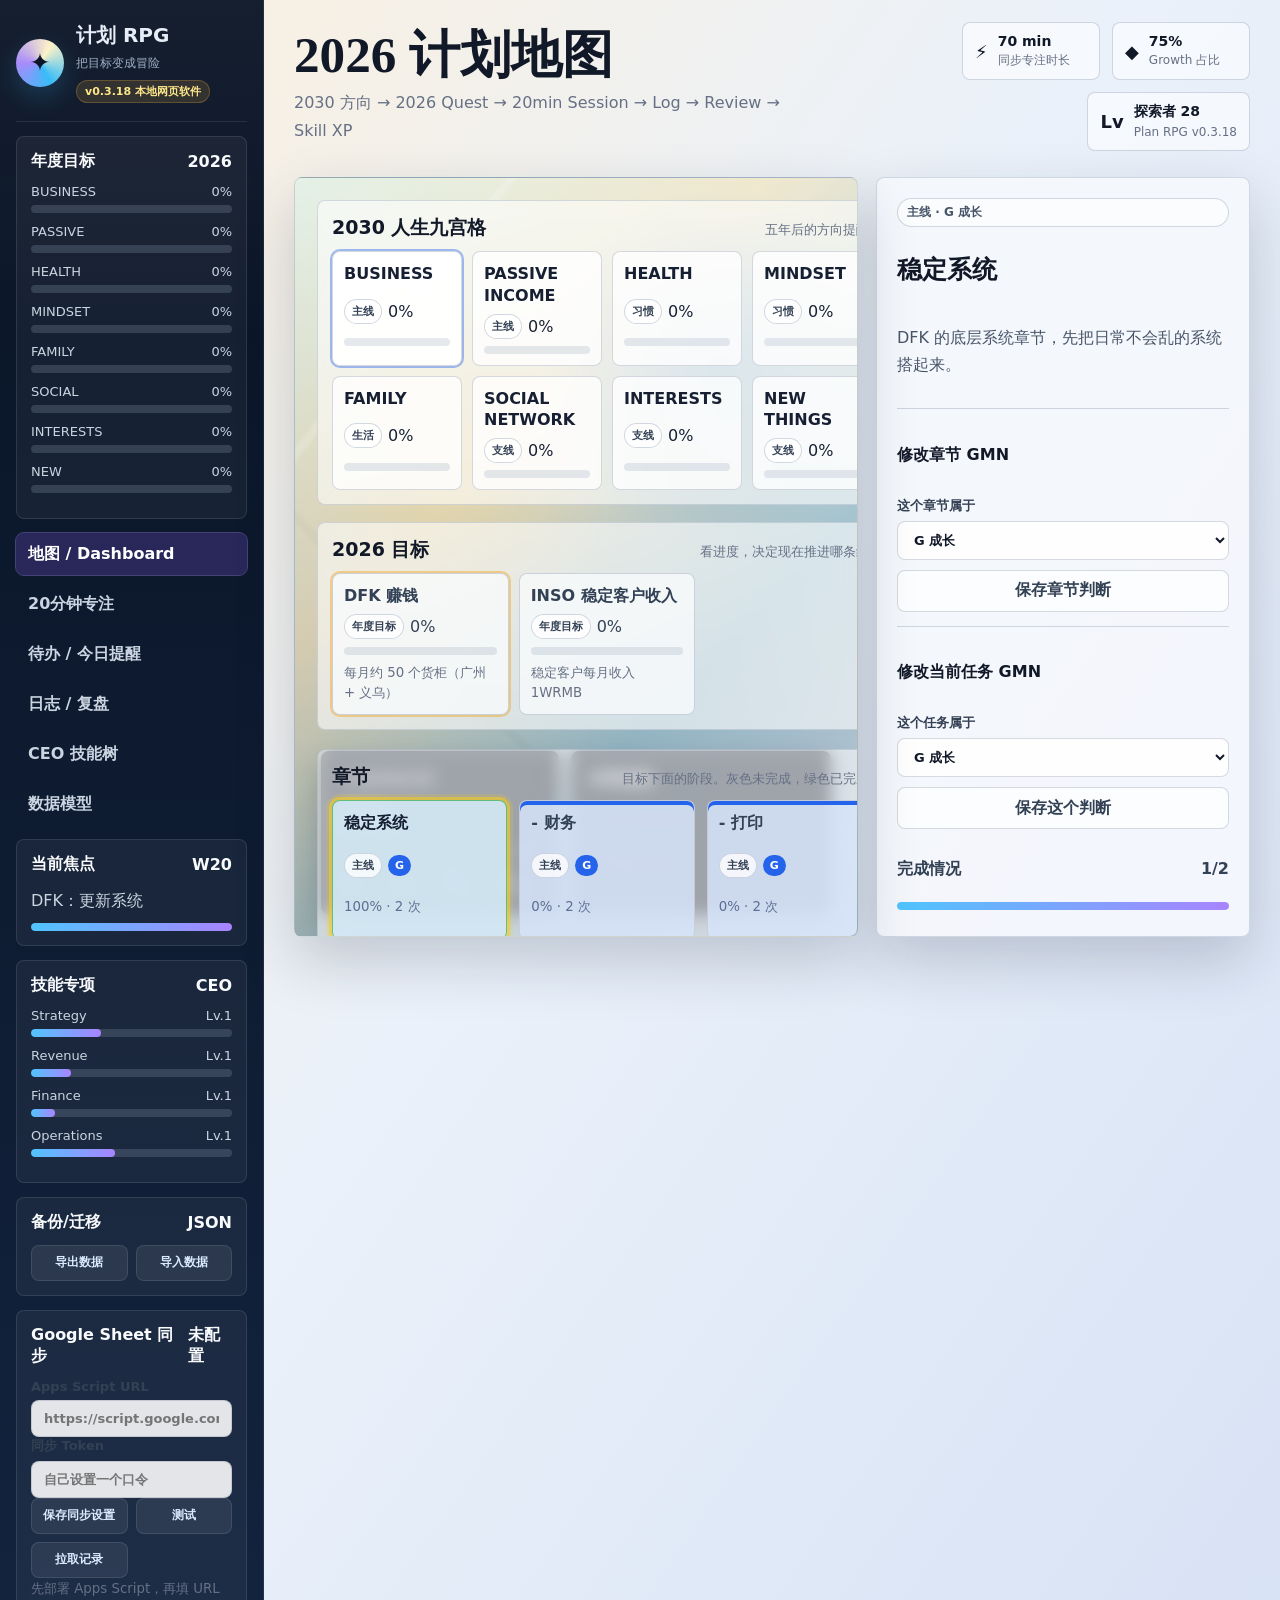
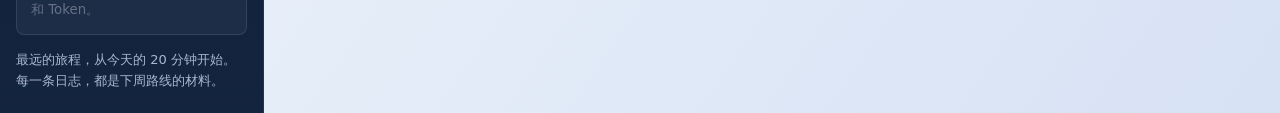
==== backup/index.before-refactor-20250515.html @ 9f57b3d5 "refactor(p1): extract app-config.js, create src/ folder structure" ====
<!doctype html>
<html lang="zh-CN">
<head>
  <meta charset="utf-8" />
  <meta name="viewport" content="width=device-width, initial-scale=1" />
  <title>Plan RPG v0.3.18 / 计划 RPG</title>
  <style>
    :root {
      --ink: #111827;
      --muted: #667085;
      --line: rgba(109, 122, 145, .28);
      --panel: rgba(246, 248, 252, .9);
      --paper: rgba(255, 255, 255, .82);
      --night: #0c1628;
      --night2: #17243a;
      --gold: #f3b43f;
      --violet: #8557e8;
      --blue: #2f80ed;
      --green: #20a66a;
      --red: #dd4c4c;
      --shadow: 0 24px 60px rgba(20, 31, 52, .2);
    }

    * { box-sizing: border-box; }
    body {
      margin: 0;
      min-height: 100vh;
      color: var(--ink);
      font-family: "Microsoft YaHei", "PingFang SC", system-ui, -apple-system, BlinkMacSystemFont, sans-serif;
      background:
        linear-gradient(125deg, rgba(252, 240, 220, .98), rgba(234, 241, 250, .95) 45%, rgba(214, 225, 244, .98)),
        #edf2f9;
    }

    button, input, textarea, select { font: inherit; }
    button { border: 0; cursor: pointer; }
    textarea, input, select {
      width: 100%;
      border: 1px solid var(--line);
      border-radius: 8px;
      background: rgba(255, 255, 255, .88);
      color: var(--ink);
      padding: 10px 12px;
      outline: none;
    }
    textarea { min-height: 86px; resize: vertical; line-height: 1.55; }
    label { display: grid; gap: 6px; font-size: 13px; color: #344054; font-weight: 800; }

    .app {
      min-height: 100vh;
      display: grid;
      grid-template-columns: 264px minmax(0, 1fr);
    }

    .sidebar {
      color: #e7edf7;
      background:
        linear-gradient(180deg, rgba(255,255,255,.05), transparent 20%),
        linear-gradient(180deg, #091324, #13243f);
      border-right: 1px solid rgba(255, 255, 255, .08);
      padding: 22px 16px;
      display: flex;
      flex-direction: column;
      gap: 14px;
    }
    .brand {
      display: flex;
      gap: 12px;
      align-items: center;
      padding-bottom: 18px;
      border-bottom: 1px solid rgba(255, 255, 255, .09);
    }
    .brand-mark {
      width: 48px;
      height: 48px;
      border-radius: 50%;
      display: grid;
      place-items: center;
      color: #0c1628;
      font-size: 25px;
      background: conic-gradient(from 30deg, #fef3c7, #38bdf8, #a78bfa, #fef3c7);
      box-shadow: 0 10px 26px rgba(56, 189, 248, .2);
    }
    .brand h1 { margin: 0; font-size: 20px; letter-spacing: 0; }
    .brand p { margin: 4px 0 0; color: #9fb0c8; font-size: 12px; }
    .version {
      display: inline-flex;
      margin-top: 7px;
      padding: 3px 8px;
      border-radius: 999px;
      color: #fde68a;
      background: rgba(245, 180, 63, .14);
      border: 1px solid rgba(245, 180, 63, .24);
      font-size: 11px;
      font-weight: 900;
    }

    .side-card {
      border: 1px solid rgba(255, 255, 255, .1);
      background: rgba(255, 255, 255, .048);
      border-radius: 8px;
      padding: 14px;
    }
    .side-title {
      display: flex;
      justify-content: space-between;
      align-items: center;
      gap: 10px;
      color: #f8fafc;
      font-weight: 900;
      margin-bottom: 12px;
    }
    .goal-row, .skill-mini {
      display: grid;
      gap: 6px;
      margin: 11px 0;
      font-size: 13px;
    }
    .goal-head {
      display: flex;
      justify-content: space-between;
      gap: 8px;
      color: #cbd5e1;
    }
    .bar {
      height: 8px;
      border-radius: 999px;
      background: rgba(148, 163, 184, .24);
      overflow: hidden;
    }
    .fill {
      height: 100%;
      width: var(--value);
      background: linear-gradient(90deg, #50c4ff, #a884ff);
      border-radius: inherit;
    }

    .nav { display: grid; gap: 8px; }
    .nav button {
      min-height: 42px;
      border-radius: 8px;
      color: #cbd5e1;
      background: transparent;
      text-align: left;
      padding: 10px 12px;
      display: flex;
      align-items: center;
      gap: 10px;
      font-weight: 800;
    }
    .nav button.active {
      color: #fff;
      background: rgba(133, 87, 232, .24);
      outline: 1px solid rgba(167, 139, 250, .36);
    }
    .quote {
      margin-top: auto;
      color: #aab8ce;
      font-size: 13px;
      line-height: 1.65;
    }
    .utility-actions {
      display: grid;
      grid-template-columns: 1fr 1fr;
      gap: 8px;
    }
    .utility-actions button {
      min-height: 36px;
      border-radius: 8px;
      color: #dbeafe;
      background: rgba(255, 255, 255, .07);
      border: 1px solid rgba(255, 255, 255, .1);
      font-size: 12px;
      font-weight: 900;
    }

    .main {
      min-width: 0;
      display: grid;
      grid-template-rows: auto 1fr;
    }
    .topbar {
      min-height: 98px;
      padding: 22px 30px 14px;
      display: flex;
      align-items: center;
      justify-content: space-between;
      gap: 20px;
    }
    .title h2 {
      margin: 0;
      font-size: clamp(32px, 4vw, 52px);
      line-height: 1;
      letter-spacing: 0;
      font-family: Georgia, "Times New Roman", serif;
    }
    .title p { margin: 9px 0 0; color: var(--muted); }
    .stats {
      display: flex;
      align-items: center;
      justify-content: flex-end;
      gap: 12px;
      flex-wrap: wrap;
    }
    .stat {
      display: flex;
      align-items: center;
      gap: 10px;
      min-width: 138px;
      border: 1px solid rgba(148, 163, 184, .42);
      border-radius: 8px;
      background: rgba(255, 255, 255, .58);
      padding: 10px 12px;
    }
    .stat b { font-size: 18px; }
    .stat strong { display: block; font-size: 14px; }
    .stat span { color: var(--muted); font-size: 12px; }

    .screen {
      display: none;
      min-height: 0;
      padding: 12px 30px 28px;
    }
    .screen.active { display: block; }

    .map-layout {
      display: grid;
      grid-template-columns: minmax(0, 1fr) 374px;
      gap: 18px;
      height: calc(100vh - 140px);
      min-height: 660px;
    }
    .map-stage {
      position: relative;
      overflow: auto;
      border-radius: 8px;
      border: 1px solid rgba(148, 163, 184, .32);
      background:
        linear-gradient(180deg, rgba(255, 255, 255, .32), rgba(15, 23, 42, .18)),
        radial-gradient(circle at 75% 25%, rgba(120, 172, 214, .65), transparent 25%),
        radial-gradient(circle at 28% 38%, rgba(250, 223, 145, .55), transparent 28%),
        linear-gradient(135deg, #d8eadb 0%, #e9ddb8 36%, #9fc8d7 68%, #d9e3f3 100%);
      box-shadow: var(--shadow);
      padding: 22px;
    }
    .map-stage:before {
      content: "";
      position: absolute;
      inset: 0;
      opacity: .2;
      background:
        linear-gradient(128deg, transparent 0 18%, rgba(255,255,255,.85) 18.5% 19%, transparent 19.5% 100%),
        linear-gradient(45deg, transparent 0 31%, rgba(15,23,42,.12) 31.5% 32%, transparent 32.5% 100%);
      pointer-events: none;
    }
    .map-section-title {
      position: relative;
      z-index: 1;
      margin: 0 0 16px;
      font-size: 21px;
      font-weight: 900;
      color: #162033;
    }
    .quest-lane {
      position: relative;
      z-index: 1;
      height: 205px;
      display: grid;
      grid-template-columns: repeat(4, minmax(126px, 1fr));
      align-items: center;
      gap: 22px;
    }
    .quest-lane.side {
      grid-template-columns: repeat(5, minmax(108px, 1fr));
      margin-top: 16px;
    }
    .quest-lane:before {
      content: "";
      position: absolute;
      left: 6%;
      right: 7%;
      top: 50%;
      border-top: 4px solid rgba(245, 180, 63, .82);
      box-shadow: 0 0 14px rgba(245, 180, 63, .42);
      z-index: -1;
    }
    .quest-lane.side:before {
      top: 44%;
      border-top: 4px dotted rgba(255, 255, 255, .95);
      box-shadow: none;
    }
    .quest-node {
      display: grid;
      justify-items: center;
      gap: 8px;
      min-width: 0;
      background: transparent;
      color: #172033;
    }
    .node-icon {
      width: 76px;
      height: 76px;
      border-radius: 50%;
      display: grid;
      place-items: center;
      font-size: 28px;
      color: #fff;
      background: linear-gradient(145deg, #334155, #0f172a);
      border: 4px solid rgba(255, 255, 255, .78);
      box-shadow: 0 10px 22px rgba(15, 23, 42, .28);
      transition: transform .18s ease, box-shadow .18s ease;
    }
    .quest-node:hover .node-icon { transform: translateY(-3px); }
    .quest-node.active .node-icon {
      background: linear-gradient(145deg, #f59e0b, #7c3aed);
      box-shadow: 0 0 0 6px rgba(245, 158, 11, .22), 0 18px 34px rgba(124, 58, 237, .25);
    }
    .quest-node.completed .node-icon { background: linear-gradient(145deg, #0ea5e9, #166534); }
    .node-name {
      max-width: 150px;
      border-radius: 8px;
      background: rgba(255, 255, 255, .78);
      border: 1px solid rgba(148, 163, 184, .42);
      padding: 6px 9px;
      font-size: 13px;
      font-weight: 900;
      text-align: center;
      box-shadow: 0 4px 12px rgba(15,23,42,.11);
    }
    .node-meta { color: #475569; font-size: 12px; font-weight: 800; }

    .world-map {
      position: relative;
      z-index: 1;
      display: grid;
      gap: 18px;
      padding-bottom: 176px;
    }
    .map-layer {
      border-radius: 8px;
      border: 1px solid rgba(148, 163, 184, .38);
      background: rgba(255,255,255,.58);
      padding: 14px;
      backdrop-filter: blur(8px);
    }
    .layer-head {
      display: flex;
      align-items: baseline;
      justify-content: space-between;
      gap: 12px;
      margin-bottom: 10px;
    }
    .layer-head h3 {
      margin: 0;
      font-size: 19px;
    }
    .layer-head small {
      max-width: 460px;
      text-align: right;
    }
    .life-grid {
      display: grid;
      grid-template-columns: repeat(4, minmax(130px, 1fr));
      gap: 10px;
    }
    .life-cell, .campaign-card, .quest-map-node, .task-map-card {
      text-align: left;
      border-radius: 8px;
      border: 1px solid var(--line);
      background: rgba(255,255,255,.78);
      color: #172033;
      padding: 11px;
      min-width: 0;
    }
    .life-cell {
      display: grid;
      gap: 7px;
      min-height: 92px;
    }
    .life-cell.active {
      outline: 2px solid rgba(37, 99, 235, .42);
      background: rgba(255,255,255,.95);
    }
    .campaign-grid {
      display: grid;
      grid-template-columns: repeat(3, minmax(150px, 1fr));
      gap: 10px;
    }
    .campaign-card {
      display: grid;
      gap: 8px;
    }
    .campaign-card.active {
      outline: 2px solid rgba(245, 158, 11, .42);
      background: #fff;
    }
    .state-done {
      border-color: rgba(22, 163, 74, .65) !important;
      background: rgba(240, 253, 244, .9) !important;
    }
    .state-todo {
      border-color: rgba(148, 163, 184, .45) !important;
      background: rgba(248, 250, 252, .82) !important;
      color: #334155;
    }
    .weekly-map {
      position: relative;
      display: grid;
      grid-template-columns: repeat(auto-fit, minmax(132px, 1fr));
      gap: 12px;
    }
    .quest-map-node {
      position: relative;
      display: grid;
      gap: 8px;
      min-height: 140px;
      overflow: hidden;
    }
    .quest-map-node.active {
      outline: 3px solid rgba(250, 204, 21, .55);
      box-shadow: 0 0 0 6px rgba(250, 204, 21, .16);
    }
    .quest-map-node.discovery {
      opacity: .72;
      border-style: dashed;
    }
    .quest-map-node:before, .task-map-card:before {
      content: "";
      position: absolute;
      inset: 0;
      opacity: .13;
      background: var(--type-color);
      pointer-events: none;
    }
    .task-rail {
      display: grid;
      grid-auto-flow: column;
      grid-auto-columns: minmax(174px, 1fr);
      gap: 12px;
      overflow-x: auto;
      padding-bottom: 6px;
    }
    .task-map-card {
      position: relative;
      display: grid;
      gap: 8px;
      min-height: 124px;
    }
    .task-map-card.active {
      outline: 2px solid rgba(124, 58, 237, .45);
      background: #fff;
    }
    .type-main { --type-color: #2563eb; border-color: rgba(37, 99, 235, .48); }
    .type-side { --type-color: #7c3aed; border-color: rgba(124, 58, 237, .45); }
    .type-maintenance { --type-color: #059669; border-color: rgba(5, 150, 105, .46); }
    .type-noise { --type-color: #64748b; border-color: rgba(100, 116, 139, .48); }
    .type-emergency { --type-color: #f97316; border-color: rgba(249, 115, 22, .64); box-shadow: 0 10px 22px rgba(249, 115, 22, .16); }
    .type-pivot { --type-color: #db2777; border-style: dashed; border-color: rgba(219, 39, 119, .55); }
    .gmn-g { box-shadow: inset 0 4px 0 #2563eb; }
    .gmn-m { box-shadow: inset 0 4px 0 #059669; }
    .gmn-n { box-shadow: inset 0 4px 0 #64748b; }
    .node-title {
      position: relative;
      z-index: 1;
      font-weight: 900;
      line-height: 1.35;
      word-break: break-word;
    }
    .node-compact {
      position: relative;
      z-index: 1;
      display: flex;
      flex-wrap: wrap;
      gap: 6px;
      align-items: center;
    }
    .type-badge, .gmn-tag {
      display: inline-flex;
      align-items: center;
      border-radius: 999px;
      padding: 4px 7px;
      font-size: 11px;
      font-weight: 900;
      background: rgba(255,255,255,.78);
      border: 1px solid rgba(148, 163, 184, .42);
      color: #334155;
    }
    .gmn-tag {
      color: #fff;
      border: 0;
    }
    .gmn-tag.gmn-g { background: #2563eb; box-shadow: none; }
    .gmn-tag.gmn-m { background: #059669; box-shadow: none; }
    .gmn-tag.gmn-n { background: #64748b; box-shadow: none; }
    .pivot-link {
      position: relative;
      z-index: 1;
      margin-top: 8px;
      padding: 8px 10px;
      border-radius: 8px;
      border: 1px dashed rgba(219, 39, 119, .6);
      background: rgba(255,255,255,.68);
      color: #831843;
      font-size: 12px;
      font-weight: 800;
    }
    .simple-detail {
      display: grid;
      gap: 14px;
    }
    .task-card.done {
      border-color: rgba(22, 163, 74, .65);
      background: rgba(240, 253, 244, .88);
    }
    .task-card.todo {
      border-color: rgba(148, 163, 184, .42);
      background: rgba(248, 250, 252, .9);
    }
    .custom-task-box {
      border-top: 1px solid var(--line);
      padding-top: 14px;
      display: grid;
      gap: 10px;
    }

    .map-bottom {
      position: absolute;
      left: 26px;
      right: 26px;
      bottom: 22px;
      display: grid;
      grid-template-columns: 1fr 260px;
      gap: 12px;
    }
    .progress-panel, .week-panel {
      border-radius: 8px;
      padding: 18px;
      color: #e5e7eb;
      background: rgba(13, 23, 40, .9);
      box-shadow: 0 16px 35px rgba(15, 23, 42, .28);
    }
    .progress-panel strong { display: block; font-size: 34px; margin: 8px 0; }
    .milestones {
      display: grid;
      grid-template-columns: repeat(4, 1fr);
      gap: 10px;
      margin-top: 14px;
      color: #cbd5e1;
      font-size: 12px;
    }

    .panel, .detail {
      border-radius: 8px;
      background: var(--panel);
      border: 1px solid rgba(148, 163, 184, .38);
      box-shadow: var(--shadow);
      padding: 20px;
    }
    .detail { overflow: auto; }
    .pill {
      display: inline-flex;
      align-items: center;
      gap: 6px;
      border-radius: 999px;
      padding: 5px 9px;
      font-size: 12px;
      font-weight: 900;
      border: 1px solid rgba(148, 163, 184, .42);
      background: rgba(255, 255, 255, .65);
      color: #475569;
    }
    h3 { margin: 12px 0 8px; font-size: 25px; letter-spacing: 0; }
    p { color: #475569; line-height: 1.7; }
    .progress-number {
      display: flex;
      justify-content: space-between;
      color: #334155;
      font-weight: 900;
      margin: 16px 0 8px;
    }
    .task-list, .route, .log-list, .skill-grid { display: grid; gap: 10px; }
    .task-card, .route-item, .log-card, .skill-card {
      border: 1px solid var(--line);
      border-radius: 8px;
      background: rgba(255, 255, 255, .72);
      padding: 12px;
    }
    .task-card {
      display: grid;
      gap: 7px;
      text-align: left;
    }
    .task-card.selected {
      outline: 2px solid rgba(133, 87, 232, .45);
      background: #fff;
    }
    .pivot-option.active {
      color: #fff;
      background: linear-gradient(135deg, #2563eb, #8557e8);
    }
    .task-head, .row {
      display: flex;
      justify-content: space-between;
      gap: 10px;
      align-items: start;
    }
    small { color: var(--muted); line-height: 1.5; }
    .primary, .secondary, .danger, .ghost {
      min-height: 42px;
      border-radius: 8px;
      padding: 9px 13px;
      font-weight: 900;
    }
    .primary {
      color: #fff;
      background: linear-gradient(135deg, #2563eb, #8557e8);
      box-shadow: 0 13px 24px rgba(79, 70, 229, .22);
    }
    .secondary {
      color: #334155;
      background: rgba(255, 255, 255, .72);
      border: 1px solid var(--line);
    }
    .danger {
      color: #fff;
      background: linear-gradient(135deg, #dc2626, #ef4444);
    }
    .ghost {
      color: #334155;
      background: transparent;
      border: 1px solid transparent;
    }
    .option-row {
      display: grid;
      grid-template-columns: repeat(3, minmax(0, 1fr));
      gap: 8px;
      margin-top: 8px;
    }
    .full { width: 100%; }
    .actions {
      display: flex;
      flex-wrap: wrap;
      gap: 10px;
      margin-top: 14px;
    }

    .focus-grid {
      display: grid;
      grid-template-columns: 360px minmax(0, 1fr) 330px;
      gap: 18px;
      align-items: start;
    }
    .review-grid {
      display: grid;
      grid-template-columns: minmax(0, 1fr) 420px;
      gap: 18px;
      align-items: start;
    }
    .timer {
      text-align: center;
      padding: 18px 0;
    }
    .duration-control {
      margin-top: 12px;
    }
    .duration-control input {
      max-width: 150px;
    }
    .timer-value {
      font-size: 72px;
      line-height: 1;
      color: #172033;
      font-family: Georgia, "Times New Roman", serif;
      font-weight: 900;
    }
    .timer-actions {
      display: grid;
      grid-template-columns: 1fr 1fr;
      gap: 10px;
      margin-top: 18px;
    }
    .form-grid {
      display: grid;
      grid-template-columns: repeat(2, minmax(0, 1fr));
      gap: 14px;
    }
    .form-grid label:first-child,
    .form-grid label:last-child { grid-column: 1 / -1; }
    .session-result {
      border: 1px solid rgba(245, 180, 63, .4);
      background: linear-gradient(135deg, rgba(255, 247, 237, .94), rgba(238, 242, 255, .9));
    }
    .reward-line {
      display: grid;
      grid-template-columns: repeat(3, 1fr);
      gap: 10px;
      margin: 12px 0;
    }
    .reward {
      border-radius: 8px;
      border: 1px solid var(--line);
      background: rgba(255,255,255,.72);
      padding: 10px;
    }
    .reward b { display: block; font-size: 18px; margin-top: 4px; }

    .review-cards {
      display: grid;
      grid-template-columns: repeat(4, minmax(0, 1fr));
      gap: 12px;
      margin-bottom: 16px;
    }
    .metric {
      background: rgba(255, 255, 255, .78);
      border: 1px solid var(--line);
      border-radius: 8px;
      padding: 14px;
    }
    .metric b { display: block; font-size: 28px; margin-top: 7px; }
    .metric span { color: var(--muted); font-size: 12px; }
    .log-card {
      display: grid;
      gap: 8px;
    }
    .log-actions {
      display: flex;
      flex-wrap: wrap;
      gap: 8px;
      justify-content: flex-end;
    }
    .edit-panel {
      margin-top: 14px;
      border-top: 1px solid var(--line);
      padding-top: 14px;
    }
    .review-section {
      margin-top: 16px;
      display: grid;
      gap: 10px;
    }
    .modal-backdrop {
      position: fixed;
      inset: 0;
      z-index: 20;
      display: grid;
      place-items: center;
      padding: 20px;
      background: rgba(15, 23, 42, .48);
    }
    .modal {
      width: min(680px, 100%);
      max-height: calc(100vh - 40px);
      overflow: auto;
      border-radius: 8px;
      border: 1px solid rgba(148, 163, 184, .5);
      background: rgba(248, 250, 252, .98);
      box-shadow: 0 28px 70px rgba(15, 23, 42, .32);
      padding: 20px;
    }
    .advanced {
      margin-top: 14px;
      border-top: 1px solid var(--line);
      padding-top: 12px;
    }
    .advanced summary {
      cursor: pointer;
      font-weight: 900;
      color: #334155;
    }

    .skill-tree {
      display: grid;
      grid-template-columns: 330px minmax(0, 1fr);
      gap: 18px;
      align-items: start;
    }
    .skill-card {
      display: grid;
      gap: 8px;
    }
    .skill-card.active {
      outline: 2px solid rgba(133, 87, 232, .45);
      background: #fff;
    }
    .skill-node-row {
      display: grid;
      grid-template-columns: repeat(4, minmax(0, 1fr));
      gap: 12px;
      margin-top: 14px;
    }
    .skill-node {
      border-radius: 8px;
      border: 1px solid var(--line);
      background: rgba(255,255,255,.72);
      padding: 14px;
      min-height: 120px;
    }

    .table-wrap {
      overflow: auto;
      border: 1px solid var(--line);
      border-radius: 8px;
      background: rgba(255, 255, 255, .72);
    }
    table {
      width: 100%;
      border-collapse: collapse;
      min-width: 760px;
      font-size: 13px;
    }
    th, td {
      padding: 11px 12px;
      border-bottom: 1px solid #e2e8f0;
      text-align: left;
      vertical-align: top;
    }
    th { color: #334155; background: #f8fafc; font-size: 12px; }
    td { color: #475569; }
    .hide { display: none !important; }

    @media (max-width: 1180px) {
      .app { grid-template-columns: 1fr; }
      .sidebar { display: grid; }
      .map-layout, .focus-grid, .review-grid, .skill-tree {
        grid-template-columns: 1fr;
        height: auto;
        min-height: 0;
      }
      .map-stage { min-height: 790px; }
      .detail { max-height: none; }
    }
    @media (max-width: 760px) {
      .topbar { align-items: flex-start; flex-direction: column; padding: 20px; }
      .screen { padding: 8px 16px 24px; }
      .quest-lane, .quest-lane.side {
        grid-template-columns: repeat(2, minmax(120px, 1fr));
        height: auto;
        gap: 18px;
        margin-bottom: 22px;
      }
      .quest-lane:before { display: none; }
      .map-bottom { position: static; grid-template-columns: 1fr; margin-top: 16px; }
      .form-grid, .review-cards, .skill-node-row, .reward-line, .option-row { grid-template-columns: 1fr; }
      .timer-value { font-size: 58px; }
    }
  </style>
</head>
<body>
  <div class="app">
    <aside class="sidebar">
      <div class="brand">
        <div class="brand-mark">✦</div>
        <div>
          <h1>计划 RPG</h1>
          <p>把目标变成冒险</p>
          <span class="version">v0.3.18 本地网页软件</span>
        </div>
      </div>

      <div class="side-card">
        <div class="side-title"><span>年度目标</span><span>2026</span></div>
        <div id="goalList"></div>
      </div>

      <nav class="nav">
        <button class="active" data-screen="map">地图 / Dashboard</button>
        <button data-screen="focus">20分钟专注</button>
        <button data-screen="todos">待办 / 今日提醒</button>
        <button data-screen="review">日志 / 复盘</button>
        <button data-screen="skills">CEO 技能树</button>
        <button data-screen="model">数据模型</button>
      </nav>

      <div class="side-card">
        <div class="side-title"><span>当前焦点</span><span>W20</span></div>
        <div id="weeklyFocus"></div>
      </div>

      <div class="side-card">
        <div class="side-title"><span>技能专项</span><span>CEO</span></div>
        <div id="skillMini"></div>
      </div>

      <div class="side-card">
        <div class="side-title"><span>备份/迁移</span><span>JSON</span></div>
        <div class="utility-actions">
          <button id="exportDataBtn">导出数据</button>
          <button id="importDataBtn">导入数据</button>
        </div>
        <input class="hide" id="importDataFile" type="file" accept="application/json" />
      </div>

      <div class="side-card">
        <div class="side-title"><span>Google Sheet 同步</span><span id="sheetSyncBadge">未配置</span></div>
        <label>Apps Script URL<input id="sheetSyncUrl" placeholder="https://script.google.com/macros/s/..." /></label>
        <label>同步 Token<input id="sheetSyncToken" placeholder="自己设置一个口令" /></label>
        <div class="utility-actions">
          <button id="saveSheetSyncBtn">保存同步设置</button>
          <button id="testSheetSyncBtn">测试</button>
          <button id="pullSheetLogsBtn">拉取记录</button>
        </div>
        <small id="sheetSyncStatus">打开网页会自动读取，完成专注会自动写入 Session_Logs。</small>
      </div>

      <div class="quote">
        最远的旅程，从今天的 20 分钟开始。<br />
        每一条日志，都是下周路线的材料。
      </div>
    </aside>

    <main class="main">
      <header class="topbar">
        <div class="title">
          <h2>2026 计划地图</h2>
          <p>2030 方向 → 2026 Quest → 20min Session → Log → Review → Skill XP</p>
        </div>
        <div class="stats">
          <div class="stat"><b>⚡</b><div><strong id="totalMinutes">0 min</strong><span>同步专注时长</span></div></div>
          <div class="stat"><b>◆</b><div><strong id="gRatio">0%</strong><span>Growth 占比</span></div></div>
          <div class="stat"><b>Lv</b><div><strong>探索者 28</strong><span>Plan RPG v0.3.18</span></div></div>
        </div>
      </header>

      <section id="map" class="screen active">
        <div class="map-layout">
          <div class="map-stage">
            <div class="world-map">
              <section class="map-layer">
                <div class="layer-head">
                  <h3>2030 人生九宫格</h3>
                  <small>五年后的方向提醒。</small>
                </div>
                <div class="life-grid" id="lifeGrid"></div>
              </section>
              <section class="map-layer">
                <div class="layer-head">
                  <h3>2026 目标</h3>
                  <small>看进度，决定现在推进哪条线。</small>
                </div>
                <div class="campaign-grid" id="campaignGrid"></div>
              </section>
              <section class="map-layer">
                <div class="layer-head">
                  <h3>章节</h3>
                  <small>目标下面的阶段。灰色未完成，绿色已完成。</small>
                </div>
                <div class="weekly-map" id="weeklyMap"></div>
              </section>
              <section class="map-layer">
                <div class="layer-head">
                  <h3>20 分钟行动</h3>
                  <small>选一张卡，开始记录。</small>
                </div>
                <div class="task-rail" id="taskRail"></div>
              </section>
            </div>
            <div class="map-bottom">
              <div class="progress-panel">
                <div>年度探索进度</div>
                <strong id="annualProgress">0%</strong>
                <div class="bar"><div class="fill" id="annualFill" style="--value:0%"></div></div>
                <div class="milestones"><span>Q1 25%</span><span>Q2 50%</span><span>Q3 75%</span><span>Q4 100%</span></div>
              </div>
              <div class="week-panel">
                <b>本周成就</b>
                <p><span id="weekSessions">0</span> 次 Session</p>
                <p><span id="weekLogs">0</span> 条执行日志</p>
              </div>
              <div class="week-panel hide" id="activeTimerPanel">
                <b>正在专注</b>
                <p><span id="activeTimerLeft">00:00</span> · <span id="activeTimerState">进行中</span></p>
                <p id="activeTimerTask">当前任务</p>
                <button class="primary" id="returnFocusBtn">返回计时</button>
              </div>
            </div>
          </div>
          <aside class="detail" id="questDetail"></aside>
        </div>
      </section>

      <section id="focus" class="screen">
        <div class="focus-grid">
          <div class="panel">
            <div class="row">
              <span class="pill" id="sessionTypePill">20min Session</span>
              <button class="ghost" id="backToMapBtn">返回地图</button>
            </div>
            <h3 id="focusTaskName">选择一个任务开始</h3>
            <p id="focusTaskInfo"></p>
            <label>当前任务<select id="taskSelect"></select></label>
            <label class="duration-control">本次时间（分钟）<input id="durationInput" type="number" min="1" max="180" step="1" value="20" /></label>
            <label>本次 GMN<select id="sessionGmn"><option value="G">G 成长</option><option value="M">M 维护</option><option value="N">N 噪音</option></select></label>
            <div class="timer">
              <div class="timer-value" id="timerValue">20:00</div>
              <div class="timer-actions">
                <button class="primary" id="startPauseBtn">开始</button>
                <button class="secondary" id="resetBtn">重置</button>
              </div>
            </div>
            <div id="skillRewardPreview"></div>
            <div class="actions">
              <button class="secondary" id="randomEventBtn">+ 突发任务</button>
              <button class="secondary" id="pivotTaskBtn">任务转向</button>
              <button class="secondary" id="saveDraftBtn">保存草稿</button>
              <button class="primary" id="saveSessionBtn">完成并结算</button>
            </div>
          </div>

          <div class="panel">
            <h3 id="recordBoardTitle">战斗记录板</h3>
            <p id="recordBoardHelp">先写关键内容，结束时再补全。保存后可以编辑。</p>
            <div class="form-grid">
              <label id="whatDoneLabel">做了什么<textarea id="whatDone" placeholder="这 20 分钟具体推进了什么？"></textarea></label>
              <label id="problemLabel">遇到什么问题<textarea id="problem" placeholder="卡点、阻力、情绪、信息缺口..."></textarea></label>
              <label id="solutionLabel">怎么解决<textarea id="solution" placeholder="你采取了什么处理方式？"></textarea></label>
              <label id="goodLabel">好的地方<textarea id="good" placeholder="值得保留的动作、判断、节奏..."></textarea></label>
              <label id="badLabel">不好的地方<textarea id="bad" placeholder="浪费、拖延、误判、流程问题..."></textarea></label>
              <label id="nextStepLabel">下一步<textarea id="nextStep" placeholder="下一次 20 分钟应该从哪里开始？"></textarea></label>
            </div>
          </div>

          <div class="panel session-result" id="sessionResult">
            <span class="pill">Session 结算</span>
            <h3>还没有完成本次专注</h3>
            <p>完成后这里会显示你写了什么、获得了什么、下一步去哪里。</p>
          </div>
        </div>
      </section>

      <section id="todos" class="screen">
        <div class="review-grid">
          <div class="panel">
            <span class="pill">Todo Inbox</span>
            <h3>待办收件箱</h3>
            <p>先把事情丢进来。系统会按关键词给一个归类建议，你也可以手动改。到期日是今天的会进入今日提醒。</p>
            <div class="form-grid">
              <label>待办事项<input id="todoTitle" placeholder="例如：明天联系银行确认收款限制" /></label>
              <label>到期日<input id="todoDueDate" type="date" /></label>
              <label>优先级<select id="todoPriority"><option value="medium">medium</option><option value="high">high</option><option value="urgent">urgent</option><option value="low">low</option></select></label>
              <label>人生分类<select id="todoGoal"></select></label>
              <label>具体目标/章节<select id="todoQuest"></select></label>
              <label>GMN<select id="todoGmn"><option>G</option><option>M</option><option>N</option></select></label>
              <label>备注<textarea id="todoNote" placeholder="背景、链接、等待什么、下一步是什么..."></textarea></label>
            </div>
            <div class="route-item" id="todoSuggestion">
              <b>自动归类建议</b>
              <p>输入待办后会显示建议。</p>
            </div>
            <div class="actions">
              <button class="secondary" id="autoClassifyTodoBtn">采用建议</button>
              <button class="primary" id="addTodoBtn">加入待办</button>
            </div>
          </div>
          <div class="panel">
            <span class="pill">Today</span>
            <h3>今日提醒</h3>
            <div class="log-list" id="todayTodoList"></div>
            <h3>晚点做</h3>
            <div class="log-list" id="laterTodoList"></div>
          </div>
        </div>
      </section>

      <section id="review" class="screen">
        <div class="review-grid">
          <div class="panel">
            <span class="pill">Weekly Review</span>
            <h3>本周自动汇总</h3>
            <p>这里会汇总本地 Session Log。点击日志可编辑，后续可以交给 AI 做复盘。</p>
            <div class="review-cards">
              <div class="metric"><span>Total</span><b id="metricTotal">0</b></div>
              <div class="metric"><span>Growth</span><b id="metricG">0</b></div>
              <div class="metric"><span>维护</span><b id="metricM">0</b></div>
              <div class="metric"><span>Noise</span><b id="metricN">0</b></div>
            </div>
            <div class="review-cards">
              <div class="metric"><span>突发任务</span><b id="metricRandomCount">0</b></div>
              <div class="metric"><span>突发时间</span><b id="metricRandomMinutes">0</b></div>
              <div class="metric"><span>任务转向</span><b id="metricPivotCount">0</b></div>
              <div class="metric"><span>维护/噪音</span><b id="metricMaintNoise">0</b></div>
            </div>
            <div class="review-section" id="dynamicReview"></div>
            <h4>下周建议路线</h4>
            <div class="route" id="nextRoute"></div>
          </div>
          <div class="panel">
            <h3>Session Logs</h3>
            <div class="log-list" id="logList"></div>
            <div class="edit-panel hide" id="editPanel">
              <h3>修改日志</h3>
              <div class="form-grid">
                <label>GMN<select id="editGmn"><option>G</option><option>M</option><option>N</option></select></label>
                <label>任务<select id="editTask"></select></label>
                <label>做了什么<textarea id="editWhat"></textarea></label>
                <label>问题<textarea id="editProblem"></textarea></label>
                <label>解决<textarea id="editSolution"></textarea></label>
                <label>好的地方<textarea id="editGood"></textarea></label>
                <label>不好的地方<textarea id="editBad"></textarea></label>
                <label>下一步<textarea id="editNext"></textarea></label>
              </div>
              <div class="actions">
                <button class="primary" id="updateLogBtn">保存修改</button>
                <button class="secondary" id="cancelEditBtn">取消</button>
              </div>
            </div>
          </div>
        </div>
      </section>

      <section id="skills" class="screen">
        <div class="skill-tree">
          <div class="panel">
            <span class="pill">CEO Skill Tree</span>
            <h3>技能专项</h3>
            <p>从 CEO / Founder / GM 招聘要求反推学习路线。每次 20 分钟会给相关技能加 XP。</p>
            <div class="skill-grid" id="skillList"></div>
          </div>
          <div class="panel" id="skillDetail"></div>
        </div>
      </section>

      <section id="model" class="screen">
        <div class="panel">
          <h3>数据模型</h3>
          <div class="table-wrap">
            <table>
              <thead><tr><th>Level</th><th>Entity</th><th>Purpose</th><th>Key Fields</th><th>Why It Exists</th></tr></thead>
              <tbody id="modelTable"></tbody>
            </table>
          </div>
        </div>
      </section>
    </main>
  </div>

  <div class="modal-backdrop hide" id="randomEventModal">
    <div class="modal">
      <div class="row">
        <div>
          <span class="pill">Random Event</span>
          <h3>突发任务</h3>
          <p>把临时事件收编进地图，判断它是机会、风险、维护，还是噪音。</p>
        </div>
        <button class="ghost" data-close-modal="randomEventModal">关闭</button>
      </div>
      <div class="form-grid">
        <label>任务标题<input id="randomTitle" placeholder="例如：紧急处理客户付款问题" /></label>
        <label>任务分类<select id="randomQuestType"><option value="main">主线</option><option value="side">支线</option><option value="maintenance">维护</option><option value="noise">噪音</option></select></label>
        <label>GMN<select id="randomGmn"><option>G</option><option>M</option><option>N</option></select></label>
        <label>为什么要做<textarea id="randomReason" placeholder="一句话说明这个事件为什么值得处理"></textarea></label>
      </div>
      <details class="advanced">
        <summary>Advanced</summary>
        <div class="form-grid" style="margin-top:12px;">
          <label>简单描述<textarea id="randomDescription" placeholder="补充背景，可不填"></textarea></label>
          <label>预计 Session 数<input id="randomEstimated" type="number" min="1" max="50" value="1" /></label>
          <label>来源<select id="randomSource"><option value="manual">手动</option><option value="emergency">紧急</option><option value="interruption">被打断</option></select></label>
          <label>关联 Goal<select id="randomGoal"></select></label>
          <label>优先级<select id="randomPriority"><option value="medium">medium</option><option value="low">low</option><option value="high">high</option><option value="urgent">urgent</option></select></label>
        </div>
      </details>
      <div class="actions">
        <button class="primary" id="createRandomStartBtn">创建并开始</button>
        <button class="secondary" id="createRandomBtn">只创建</button>
      </div>
    </div>
  </div>

  <div class="modal-backdrop hide" id="pivotModal">
    <div class="modal">
      <div class="row">
        <div>
      <span class="pill">隐藏任务</span>
          <h3>任务转向</h3>
          <p>A 不是失败。如果它暴露了真正的问题，系统会把这次探索留下来。</p>
        </div>
        <button class="ghost" data-close-modal="pivotModal">关闭</button>
      </div>
      <label>转向类型</label>
      <div class="option-row">
        <button class="secondary pivot-option active" data-pivot-type="renamed">改名继续</button>
        <button class="secondary pivot-option" data-pivot-type="paused_for_new_task">暂停旧任务，创建新任务</button>
        <button class="secondary pivot-option" data-pivot-type="completed_as_discovery">旧任务算发现问题，创建新任务</button>
      </div>
      <div class="form-grid" style="margin-top:14px;">
        <label>新任务标题<input id="pivotNewTitle" placeholder="真正要处理的问题 B" /></label>
        <label>转向原因<textarea id="pivotReason" placeholder="为什么从 A 转向 B？"></textarea></label>
        <label>发现了什么<textarea id="pivotDiscovery" placeholder="A 暴露出的真实问题，可选"></textarea></label>
      </div>
      <div class="actions">
        <button class="primary" id="applyPivotBtn">确认转向</button>
      </div>
    </div>
  </div>

  <script>
    const appVersion = "0.3.18";
    const seed = {
      version: appVersion,
      goals2030: [
        { id: "BUSINESS", title: "Business: DFK + INSO as 2026 main goals", currentValue: 0, targetValue: 2, unit: "个主目标", role: "Mainline" },
        { id: "PASSIVE", title: "Passive: remittance system and clients", currentValue: 0, targetValue: 3, unit: "个模块", role: "Mainline", displayTitle: "PASSIVE INCOME" },
        { id: "HEALTH", title: "Keep weight within 5KG", currentValue: 0, targetValue: 52, unit: "周", role: "Habit" },
        { id: "MINDSET", title: "Daily meditation", currentValue: 0, targetValue: 365, unit: "次", role: "Habit" },
        { id: "FAMILY", title: "Girl friend and family life", currentValue: 0, targetValue: 2, unit: "模块", role: "Life" },
        { id: "SOCIAL", title: "Meet people and find mentor", currentValue: 0, targetValue: 2, unit: "模块", role: "Sideline", displayTitle: "SOCIAL NETWORK" },
        { id: "INTERESTS", title: "Master one hobby", currentValue: 0, targetValue: 1, unit: "个爱好", role: "Sideline" },
        { id: "NEW", title: "AI automation for daily work", currentValue: 0, targetValue: 10, unit: "个自动化", role: "Sideline", displayTitle: "NEW THINGS" }
      ],
      quests: [
        { id: "Q-001", name: "DFK 赚钱", type: "Main", goal: "BUSINESS", target: "每月约 50 个货柜（广州 + 义乌）", currentValue: 0, targetValue: 50, unit: "柜/月", description: "2026 两个主要目标之一：让 DFK 形成稳定出货和稳定系统。", nextMove: "先把稳定系统和培训系统拆清楚", status: "In Progress", gmn: "G", priority: "High", icon: "🚚" },
        { id: "Q-009", parentQuestId: "Q-001", name: "稳定系统", type: "Main", goal: "BUSINESS", target: "财务、打印、人员管理三条分支稳定运行", description: "DFK 的底层系统章节，先把日常不会乱的系统搭起来。", nextMove: "选一个分支写出流程和检查点", status: "In Progress", gmn: "G", priority: "High", icon: "⚙️" },
        { id: "Q-010", parentQuestId: "Q-009", name: "财务", type: "Main", goal: "BUSINESS", target: "费用、利润、收付款和对账清楚", description: "DFK 财务分支：记录收入、成本、利润、应收应付和月度检查。", nextMove: "整理一条财务记录/对账流程", status: "In Progress", gmn: "G", priority: "High", icon: "💰" },
        { id: "Q-018", parentQuestId: "Q-009", name: "打印", type: "Main", goal: "BUSINESS", target: "单据、标签、交付资料打印稳定", description: "DFK 打印分支：把常用打印模板、检查点和异常处理固定下来。", nextMove: "检查一个打印模板或打印流程", status: "Not Started", gmn: "G", priority: "High", icon: "🖨️" },
        { id: "Q-019", parentQuestId: "Q-009", name: "人员管理", type: "Main", goal: "BUSINESS", target: "岗位、责任、检查和交接清楚", description: "DFK 人员管理分支：明确谁负责什么、怎么检查、怎么培训新人。", nextMove: "写清一个岗位的责任和检查标准", status: "Not Started", gmn: "G", priority: "High", icon: "👥" },
        { id: "Q-016", parentQuestId: "Q-001", name: "培训系统", type: "Main", goal: "BUSINESS", target: "把 DFK 每个关键环节做成可培训流程", currentValue: 0, targetValue: 1, unit: "套", description: "培训系统还在设计中，先作为独立章节收集流程、教材和验收标准。", nextMove: "选择一个环节，写出培训动作和验收标准", status: "Not Started", gmn: "G", priority: "High", icon: "📚" },
        { id: "Q-003", name: "INSO 稳定客户收入", type: "Main", goal: "BUSINESS", target: "稳定客户每月收入 1WRMB", currentValue: 0, targetValue: 10000, unit: "RMB/月", description: "2026 两个主要目标之一：INSO 只保留订单跟进、客户开发、客户维护三条复盘主线。", nextMove: "从订单跟进、客户开发或客户维护里推进一个真实机会", status: "In Progress", gmn: "G", priority: "High", icon: "🔩" },
        { id: "Q-011", parentQuestId: "Q-003", name: "订单跟进", type: "Main", goal: "BUSINESS", target: "订单、RFQ、报价、成交复盘清楚", description: "用于记录所有订单、RFQ、报价、成交相关复盘。每条记录尽量能看出状态、卡点、下一步和成交概率。", nextMove: "复盘一个 RFQ/报价/订单状态并写下一步", status: "In Progress", gmn: "G", priority: "High", icon: "💬" },
        { id: "Q-012", parentQuestId: "Q-003", name: "客户开发", type: "Main", goal: "BUSINESS", target: "持续产生新客户线索和有效对话", description: "用于记录新客户开发，包括麦穗、LinkedIn、邮件、Google 搜索等来源。", nextMove: "开发一批新客户，并标记来源和下一步", status: "In Progress", gmn: "G", priority: "High", icon: "📈" },
        { id: "Q-013", parentQuestId: "Q-003", name: "客户维护", type: "Habit", goal: "BUSINESS", target: "老客户定期互动和状态观察", description: "用于记录老客户联系、关系维护、定期互动、客户状态观察。", nextMove: "联系一个老客户并记录客户状态", status: "In Progress", gmn: "M", priority: "High", icon: "🤝" },
        { id: "Q-002", name: "汇款系统", type: "Main", goal: "PASSIVE", target: "制作流程、稳定客户、开发客户", currentValue: 0, targetValue: 3, unit: "模块", description: "Passive income 先以汇款系统为核心，沉淀流程并形成稳定客户来源。", nextMove: "先把一个汇款流程写成可复用 SOP", status: "Not Started", gmn: "G", priority: "Medium", icon: "🏦" },
        { id: "Q-014", parentQuestId: "Q-002", name: "制作汇款流程", type: "Main", goal: "PASSIVE", target: "汇款流程、资料、费用、限制清楚", description: "把不同通道的流程、费用、到账时间、资料要求和风险点整理成系统。", nextMove: "整理一条完整汇款流程", status: "In Progress", gmn: "G", priority: "Medium", icon: "🧩" },
        { id: "Q-015", parentQuestId: "Q-002", name: "稳定客户", type: "Main", goal: "PASSIVE", target: "让老客户稳定复用汇款服务", description: "维护现有汇款客户，记录频率、需求、问题和下一次跟进。", nextMove: "跟进一个已有汇款客户", status: "Not Started", gmn: "M", priority: "Medium", icon: "🏛️" },
        { id: "Q-020", parentQuestId: "Q-002", name: "开发客户", type: "Main", goal: "PASSIVE", target: "持续开发新的汇款客户", description: "寻找新的汇款客户来源，记录渠道、信任问题和转化动作。", nextMove: "新增一批汇款客户线索", status: "Not Started", gmn: "G", priority: "Medium", icon: "📣" },
        { id: "Q-004", name: "MEDITATION", type: "Habit", goal: "MINDSET", target: "每天一次冥想", currentValue: 0, targetValue: 365, unit: "次", description: "每天做一次冥想/呼吸/冷静记录，让心态保持稳定。", nextMove: "完成 1 次 meditation/check-in", status: "Not Started", gmn: "M", priority: "Medium", icon: "🧘" },
        { id: "Q-005", name: "HEALTH", type: "Habit", goal: "HEALTH", target: "体重保持 5KG 浮动，每周测量一次", currentValue: 0, targetValue: 52, unit: "周", description: "目标不是复杂健身系统，先保证每周测量和趋势记录。", nextMove: "记录本周体重和状态", status: "Not Started", gmn: "G", priority: "Medium", icon: "💪" },
        { id: "Q-021", name: "GIRL FRIEND", type: "Side", goal: "FAMILY", target: "经营女朋友关系", description: "Family 里先以 girl friend 为核心，记录相处、沟通和重要计划。", nextMove: "记录一次关系维护或计划", status: "Not Started", gmn: "M", priority: "Medium", icon: "💛" },
        { id: "Q-022", parentQuestId: "Q-021", name: "旅游", type: "Side", goal: "FAMILY", target: "一起计划和完成旅行", description: "旅行作为 girl friend 下面的一个分支，放目的地、预算、时间和行动。", nextMove: "写下一个旅行备选方案", status: "Not Started", gmn: "M", priority: "Low", icon: "🧳" },
        { id: "Q-006", name: "SOCIAL NETWORK", type: "Side", goal: "SOCIAL", target: "认识更多关键人物，并找到导师", description: "记录认识多少人、关键联系人和导师线索。", nextMove: "复盘一个联系人或导师线索", status: "Not Started", gmn: "G", priority: "Medium", icon: "🤝" },
        { id: "Q-007", name: "INTERESTS", type: "Side", goal: "INTERESTS", target: "精通一个爱好", description: "先把今年真正想精通的一个爱好放进来，后续可以继续细化。", nextMove: "记录一次兴趣练习和改进点", status: "Not Started", gmn: "M", priority: "Low", icon: "☕" },
        { id: "Q-008", name: "NEW THINGS", type: "Side", goal: "NEW", target: "完成 10 个 AI 自动化工作流/MVP", currentValue: 0, targetValue: 10, unit: "个自动化", description: "今年 NEW THINGS 的核心方向：研究 AI，帮助日常工作 AI 化，让 DFK 每天 ≤2 小时、INSO 每天 ≤2 小时完成核心工作。", nextMove: "选择一个每天重复的手动动作，做成 AI 自动化 MVP", status: "In Progress", gmn: "G", priority: "High", icon: "✨" },
        { id: "Q-023", parentQuestId: "Q-008", name: "研究 AI 日常工作自动化", type: "Side", goal: "NEW", target: "用 10 个自动化流程支撑 DFK + INSO 每天 4 小时以内", currentValue: 0, targetValue: 10, unit: "个流程", description: "研究 AI 如何嵌入自己的真实工作流，不只学习工具，而是把手动动作变成可复用系统。最终效果是 DFK 每天 ≤2 小时、INSO 每天 ≤2 小时。", nextMove: "列出 DFK 和 INSO 每天最耗时的 5 个动作", status: "In Progress", gmn: "G", priority: "High", icon: "🤖" },
        { id: "Q-024", parentQuestId: "Q-023", name: "快速将工作模式自动化", type: "Main", goal: "NEW", target: "每月至少自动化 1 个重复工作流", description: "把报价、记录、跟进、打印、财务、客户维护等重复动作变成模板、脚本或 AI 工作流。", nextMove: "选一个手动流程，写出输入、处理、输出", status: "In Progress", gmn: "G", priority: "High", icon: "⚙️" },
        { id: "Q-025", parentQuestId: "Q-023", name: "搭建 MVP", type: "Main", goal: "NEW", target: "做出可真实使用的 AI 自动化原型", description: "先做最小可用版本，能节省一次真实手动操作即可，不追求完美。", nextMove: "搭建一个 AI 自动化 MVP 并跑一次真实任务", status: "Not Started", gmn: "G", priority: "High", icon: "🧩" },
        { id: "Q-026", parentQuestId: "Q-023", name: "优化", type: "Main", goal: "NEW", target: "把 MVP 优化到稳定、省时、可重复", description: "记录失败、卡点、误差和节省时间，不断把原型变成稳定工具。", nextMove: "复盘一个 MVP 的卡点并优化一次", status: "Not Started", gmn: "G", priority: "High", icon: "🔧" },
        { id: "Q-027", parentQuestId: "Q-023", name: "可以推销", type: "Side", goal: "NEW", target: "沉淀成可展示、可销售的方案", description: "把自己用出来的 AI 自动化方案整理成案例、演示和报价逻辑，未来可以对外推销。", nextMove: "把一个内部自动化写成客户能听懂的案例", status: "Not Started", gmn: "G", priority: "Medium", icon: "📣" }
      ],
      tasks: [
        { id: "T-001", questId: "Q-009", name: "拆 DFK 稳定系统", instruction: "把 DFK 稳定系统拆成财务、打印、人员管理的当前问题和下一步。", minutes: 20, standard: "三条分支各有一个问题和下一步", gmn: "G", skillIds: ["operations", "strategy"], status: "Not Started" },
        { id: "T-002", questId: "Q-010", name: "整理 DFK 财务流程", instruction: "整理收入、成本、利润、收付款或对账中的一个流程。", minutes: 20, standard: "写出一个财务流程和检查点", gmn: "G", skillIds: ["operations", "finance"], status: "Not Started" },
        { id: "T-003", questId: "Q-009", name: "更新 DFK 系统记录", instruction: "把 DFK 系统问题、负责人、下一步集中记录到一个可复盘的位置。", minutes: 20, standard: "完成一次系统记录更新", gmn: "G", skillIds: ["operations", "personal-system"], status: "Not Started" },
        { id: "T-004", questId: "Q-011", name: "复盘 INSO RFQ/订单", instruction: "查看 INSO 订单、RFQ、报价或成交状态，标记卡点和下一步。", minutes: 20, standard: "更新一个订单/RFQ/报价复盘", gmn: "G", skillIds: ["revenue", "market"], status: "Not Started" },
        { id: "T-005", questId: "Q-016", name: "设计 DFK 培训环节", instruction: "选一个 DFK 环节，拆成培训动作、演示材料和验收标准。", minutes: 20, standard: "一个环节的培训动作 + 验收标准", gmn: "G", skillIds: ["operations", "leadership"], status: "Not Started" },
        { id: "T-011", questId: "Q-010", name: "更新财务记录", instruction: "处理一条 DFK 财务记录、费用、利润或收付款事项。", minutes: 20, standard: "处理并记录一个财务事项", gmn: "G", skillIds: ["finance", "operations"], status: "Not Started" },
        { id: "T-012", questId: "Q-018", name: "检查打印模板", instruction: "检查一个常用单据、标签或交付资料的打印模板。", minutes: 20, standard: "更新一个打印模板或问题记录", gmn: "G", skillIds: ["operations", "personal-system"], status: "Not Started" },
        { id: "T-013", questId: "Q-019", name: "写岗位检查标准", instruction: "选择一个岗位或人员协作点，写清责任、检查标准和交接方式。", minutes: 20, standard: "一个岗位/事项的责任清单", gmn: "G", skillIds: ["operations", "leadership"], status: "Not Started" },
        { id: "T-014", questId: "Q-011", name: "跟进 INSO 报价/成交", instruction: "查看采购报价、客户报价、成交可能和下一步，把状态整理清楚。", minutes: 20, standard: "更新报价/成交状态", gmn: "G", skillIds: ["revenue", "operations"], status: "Not Started" },
        { id: "T-015", questId: "Q-011", name: "整理 INSO 订单下一步", instruction: "把正在推进的订单或 RFQ 写清楚当前状态、责任人和下一步。", minutes: 20, standard: "完成一批订单跟进记录", gmn: "G", skillIds: ["revenue", "communication"], status: "Not Started" },
        { id: "T-016", questId: "Q-012", name: "开发 INSO 新客户", instruction: "从麦穗、LinkedIn、邮件或 Google 搜索找一批新客户，记录来源和可推进对象。", minutes: 20, standard: "新增一批带来源的客户线索", gmn: "G", skillIds: ["revenue", "market"], status: "Not Started" },
        { id: "T-017", questId: "Q-012", name: "发送 INSO 开发消息", instruction: "给新客户发送开发消息，并记录来源、回复状态和下一步。", minutes: 20, standard: "完成一轮客户开发", gmn: "G", skillIds: ["revenue", "communication"], status: "Not Started" },
        { id: "T-018", questId: "Q-013", name: "联系 INSO 老客户", instruction: "联系已有客户，维护关系并确认近期需求或状态变化。", minutes: 20, standard: "完成一批老客户互动", gmn: "M", skillIds: ["communication", "revenue"], status: "Not Started" },
        { id: "T-019", questId: "Q-013", name: "记录 INSO 客户状态", instruction: "把老客户状态、关系温度、定期互动、下一步动作写清楚。", minutes: 20, standard: "更新客户维护记录", gmn: "M", skillIds: ["communication", "personal-system"], status: "Not Started" },
        { id: "T-006", questId: "Q-015", name: "跟进汇款稳定客户", instruction: "联系一个已有汇款客户，确认需求、问题和下一次使用可能。", minutes: 20, standard: "完成一个客户跟进记录", gmn: "M", skillIds: ["finance", "communication"], status: "Not Started" },
        { id: "T-020", questId: "Q-014", name: "制作汇款流程", instruction: "整理一个汇款流程的步骤、资料、费用、到账时间和限制。", minutes: 20, standard: "完成一条汇款流程 SOP", gmn: "G", skillIds: ["finance", "operations"], status: "Not Started" },
        { id: "T-021", questId: "Q-014", name: "更新汇款通道规则", instruction: "把一个通道的规则、风险、限制和当前可用状态写清楚。", minutes: 20, standard: "完成一条通道规则更新", gmn: "G", skillIds: ["finance", "operations"], status: "Not Started" },
        { id: "T-022", questId: "Q-020", name: "开发汇款客户", instruction: "寻找一批新的汇款客户线索，并记录来源、信任问题和下一步。", minutes: 20, standard: "新增一批汇款客户线索", gmn: "G", skillIds: ["finance", "communication"], status: "Not Started" },
        { id: "T-023", questId: "Q-018", name: "测试打印流程", instruction: "从数据到打印成品走一遍，记录卡点和修复动作。", minutes: 20, standard: "完成一次打印流程测试", gmn: "G", skillIds: ["operations", "personal-system"], status: "Not Started" },
        { id: "T-024", questId: "Q-019", name: "整理人员交接", instruction: "整理一个人员交接事项：输入、输出、责任人和检查方式。", minutes: 20, standard: "完成一条交接标准", gmn: "G", skillIds: ["operations", "leadership"], status: "Not Started" },
        { id: "T-025", questId: "Q-016", name: "写培训验收标准", instruction: "为一个 DFK 培训环节写清楚合格标准和常见错误。", minutes: 20, standard: "一份验收标准草稿", gmn: "G", skillIds: ["operations", "leadership"], status: "Not Started" },
        { id: "T-026", questId: "Q-021", name: "关系维护记录", instruction: "记录一次沟通、约会、计划或需要注意的关系细节。", minutes: 20, standard: "完成一条 girl friend 关系记录", gmn: "M", skillIds: ["communication", "personal-system"], status: "Not Started" },
        { id: "T-027", questId: "Q-022", name: "旅行备选方案", instruction: "写一个旅行目的地、预算、时间和下一步动作。", minutes: 20, standard: "完成一个旅行备选方案", gmn: "M", skillIds: ["communication", "personal-system"], status: "Not Started" },
        { id: "T-028", questId: "Q-008", name: "记录 AI 自动化机会", instruction: "写下一个每天重复、耗时、适合 AI 化的工作动作。", minutes: 20, standard: "完成一个自动化机会记录", gmn: "G", skillIds: ["strategy", "operations"], status: "Not Started" },
        { id: "T-029", questId: "Q-024", name: "拆一个手动工作流", instruction: "选择一个 DFK 或 INSO 手动流程，写出输入、处理、输出、耗时和卡点。", minutes: 20, standard: "一条可自动化流程清单", gmn: "G", skillIds: ["operations", "strategy"], status: "Not Started" },
        { id: "T-030", questId: "Q-025", name: "搭建 AI 自动化 MVP", instruction: "用最简单方式做一个能跑通真实任务的 AI 自动化原型。", minutes: 20, standard: "MVP 跑通一次真实任务", gmn: "G", skillIds: ["operations", "market"], status: "Not Started" },
        { id: "T-031", questId: "Q-026", name: "优化自动化流程", instruction: "复盘一个 AI 自动化 MVP 的错误、卡点、耗时和下一步优化。", minutes: 20, standard: "完成一次优化记录或修正", gmn: "G", skillIds: ["operations", "personal-system"], status: "Not Started" },
        { id: "T-032", questId: "Q-027", name: "整理可推销案例", instruction: "把一个内部 AI 自动化方案写成客户能懂的案例：问题、方案、效果、报价方向。", minutes: 20, standard: "完成一版案例草稿", gmn: "G", skillIds: ["communication", "market"], status: "Not Started" },
        { id: "T-007", questId: "Q-004", name: "每日冥想记录", instruction: "冥想/呼吸后描述场景和感受。", minutes: 10, standard: "写下冥想场景和身体/情绪感受", gmn: "M", skillIds: ["personal-system"], status: "Not Started" },
        { id: "T-008", questId: "Q-005", name: "每周体重测量", instruction: "记录本周体重、变化原因、饮食/运动状态。", minutes: 10, standard: "完成一次体重趋势记录", gmn: "G", skillIds: ["personal-system"], status: "Not Started" },
        { id: "T-009", questId: "Q-006", name: "复盘一个联系人", instruction: "写下一个人能帮什么、你能提供什么、下一步联系。", minutes: 20, standard: "完成联系人卡片", gmn: "G", skillIds: ["communication", "leadership"], status: "Not Started" },
        { id: "T-010", questId: "Q-007", name: "V60/兴趣记录", instruction: "记录一次咖啡/运动体验和改进点。", minutes: 20, standard: "完成一条兴趣日志", gmn: "M", skillIds: ["personal-system"], status: "Not Started" },
        { id: "T-RND-001", questId: "Q-011", name: "紧急回复重要客户 RFQ", instruction: "突发客户请求，快速判断是否值得推进。", minutes: 20, standard: "完成判断并记录下一步", gmn: "G", skillIds: ["revenue", "communication"], status: "Not Started", is_random_event: true, quest_type: "main", estimated_sessions: 1, reason: "重要客户临时询价，可能影响元器件业务收入。", source: "emergency", linked_goal_id: "BUSINESS", priority: "urgent", pivot_status: "none", original_title: "紧急回复重要客户 RFQ", current_title: "紧急回复重要客户 RFQ", pivot_reason: "", discovery_note: "", generated_task_id: "" }
      ],
      skills: [
        { id: "strategy", name: "Strategy / 战略判断", level: 1, xp: 35, maxXp: 100, description: "把长期方向翻译成目标、取舍、优先级和执行路线。", requirements: ["Define and execute long-term strategy", "Translate strategy into measurable operating plans"], unlock: "战略 memo 模板" },
        { id: "revenue", name: "Revenue / 增长与销售", level: 1, xp: 20, maxXp: 100, description: "客户开发、GTM、销售流程、渠道和 pipeline。", requirements: ["Own revenue generation", "Build sales playbook and customer acquisition strategy"], unlock: "客户开发地图" },
        { id: "finance", name: "Finance / 财务与资本", level: 1, xp: 12, maxXp: 100, description: "现金流、预算、财务模型、融资和银行/投资人沟通。", requirements: ["Lead capital raising", "Financial planning and scenario analysis"], unlock: "现金流仪表盘" },
        { id: "operations", name: "Operations / 运营系统", level: 1, xp: 42, maxXp: 100, description: "SOP、KPI、流程优化、跨部门协同。", requirements: ["Build scalable operating model", "Monitor KPIs and remove bottlenecks"], unlock: "SOP 任务工坊" },
        { id: "leadership", name: "Leadership / 团队领导", level: 1, xp: 16, maxXp: 100, description: "组织设计、招聘、绩效、沟通、责任感。", requirements: ["Build and lead high-caliber teams", "Create accountability and alignment"], unlock: "团队任务面板" },
        { id: "communication", name: "Communication / 影响力表达", level: 1, xp: 25, maxXp: 100, description: "pitch、决策文档、board update、LinkedIn 内容。", requirements: ["Serve as external face", "Write strategic memos and investor updates"], unlock: "Pitch 训练场" },
        { id: "market", name: "Market Insight / 市场洞察", level: 1, xp: 18, maxXp: 100, description: "竞品、客户需求、行业趋势、市场进入。", requirements: ["Market entry and partnerships", "Use customer and market data for decisions"], unlock: "市场侦察地图" },
        { id: "personal-system", name: "Personal System / 自我系统", level: 2, xp: 65, maxXp: 120, description: "精力、专注、GMN 判断、复盘、稳定执行。", requirements: ["Prioritize what gets done now vs later", "Unblock execution and follow-through"], unlock: "AI 周复盘" }
      ],
      logs: [
        { id: "L-001", date: "2026-05-10", minutes: 20, gmn: "G", questId: "Q-009", taskId: "T-001", whatDone: "梳理 DFK 当前系统问题", problem: "报价、客户、订单记录分散，复盘成本高", solution: "先集中记录关键流程和卡点", good: "找到了业务系统问题", bad: "流程还不够统一", nextStep: "优化报价和订单流程", skillXp: [{ skillId: "operations", xp: 30 }, { skillId: "strategy", xp: 10 }] },
        { id: "L-002", date: "2026-05-10", minutes: 20, gmn: "G", questId: "Q-009", taskId: "T-002", whatDone: "整理报价和订单流程", problem: "不同客户跟进方式不一致", solution: "先写出标准动作", good: "流程更清楚", bad: "还需要真实订单测试", nextStep: "调整 DFK 业务记录方式", skillXp: [{ skillId: "operations", xp: 30 }, { skillId: "revenue", xp: 10 }] },
        { id: "L-003", date: "2026-05-10", minutes: 10, gmn: "M", questId: "Q-004", taskId: "T-007", whatDone: "安静坐下，做了一次短冥想", problem: "呼吸慢下来后，焦虑感有下降", solution: "", good: "", bad: "", nextStep: "每天做一次短记录", skillXp: [{ skillId: "personal-system", xp: 15 }], is_pivoted: false, original_task_id: "T-007", actual_task_id: "T-007", pivot_note: "" },
        { id: "L-004", date: "2026-05-10", minutes: 20, gmn: "G", questId: "Q-011", taskId: "T-RND-001", whatDone: "处理客户临时 RFQ，并判断为可推进机会", problem: "规格信息不完整", solution: "先回确认清单", good: "没有把突发事件当成打乱计划，而是归入 main/G", bad: "", nextStep: "等待客户补规格后报价", skillXp: [{ skillId: "revenue", xp: 30 }, { skillId: "communication", xp: 10 }], is_random_event: true, is_pivoted: false, original_task_id: "T-RND-001", actual_task_id: "T-RND-001", pivot_note: "" }
      ],
      todos: [],
      model: [
        ["5-Year", "2030 Goal", "长期方向/人生地图", "Goal ID, 2030 target, unit, achieved, description", "决定哪些时间算真实成长"],
        ["Annual", "2026 Goal/KR", "今年关键结果", "Goal ID, Type, target, current, Next Move", "把长期目标落到今年"],
        ["Weekly", "Quest", "本周主线/支线", "Quest ID, linked goal, objective, next move, GMN default", "像游戏关卡一样推进"],
        ["Session", "20min Task", "一次可启动小战斗", "Task ID, output standard, skillIds", "降低启动成本，并映射到技能 XP"],
        ["Log", "Session Log", "真实执行过程记录", "GMN, content, problem, solution, good/bad, next action", "为周复盘和 AI 分析提供数据"],
        ["Skill", "CEO Skill", "专项能力成长", "skillId, level, xp, requirements, unlock", "把执行任务转化成长期职业技能"],
        ["Review", "Weekly Review", "复盘并生成下周路线", "G/M/N占比、输出、问题、下一步", "形成计划-执行-复盘闭环"],
        ["Inbox", "Todo Reminder", "待办收件箱和今日提醒", "title, dueDate, questId, gmn, priority, convertedTaskId", "先收集事情，自动/手动归类，晚点再转成 20min Task"],
        ["Dynamic", "Random Event", "突发任务收编", "quest_type, gmn_type, source, reason, priority", "把临时事件判断为机会、风险、维护或噪音"],
        ["Dynamic", "Task Pivot", "任务转向轨迹", "pivot_status, original_task_id, actual_task_id, pivot_note", "保留探索过程，不覆盖历史"]
      ]
    };

    const storageKey = "plan-rpg-local-mvp-v2";
    const legacyKey = "plan-rpg-local-mvp-v1";
    const sheetSyncConfigKey = "plan-rpg-sheet-sync-config-v1";
    let data = loadData();
    let selectedCampaignId = "Q-001";
    let selectedQuestId = "Q-009";
    let selectedTaskId = "T-003";
    let selectedGoalId = "BUSINESS";
    let selectedSkillId = "personal-system";
    let editingLogId = null;
    let lastSession = null;
    let seconds = 1200;
    let timerTaskId = selectedTaskId;
    let timer = null;
    let timerEndsAt = 0;
    let running = false;
    let timerSessionActive = false;
    let selectedPivotType = "renamed";

    const $ = (id) => document.getElementById(id);
    const questById = (id) => data.quests.find(q => q.id === id);
    const taskById = (id) => data.tasks.find(t => t.id === id);
    const skillById = (id) => data.skills.find(s => s.id === id);
    const tasksForQuest = (id) => data.tasks.filter(t => t.questId === id);
    const pct = (n) => Math.round(n) + "%";
    const escapeHtml = (value = "") => String(value).replace(/[&<>"']/g, ch => ({ "&": "&amp;", "<": "&lt;", ">": "&gt;", '"': "&quot;", "'": "&#39;" }[ch]));
    const goalLabel = (goal) => goal?.displayTitle || goal?.id || "";
    function sheetSyncConfig() {
      return JSON.parse(localStorage.getItem(sheetSyncConfigKey) || "{}");
    }
    function saveSheetSyncConfig() {
      const config = {
        url: $("sheetSyncUrl").value.trim(),
        token: $("sheetSyncToken").value.trim()
      };
      localStorage.setItem(sheetSyncConfigKey, JSON.stringify(config));
      renderSheetSyncConfig();
    }
    function renderSheetSyncConfig(message = "") {
      const config = sheetSyncConfig();
      if ($("sheetSyncUrl")) $("sheetSyncUrl").value = config.url || "";
      if ($("sheetSyncToken")) $("sheetSyncToken").value = config.token || "";
      if ($("sheetSyncBadge")) $("sheetSyncBadge").textContent = config.url ? "已配置" : "未配置";
      if ($("sheetSyncStatus")) $("sheetSyncStatus").textContent = message || (config.url ? "打开网页会自动读取，完成专注会自动写入 Session_Logs。" : "先部署 Apps Script，再填 URL 和 Token。");
    }
    function todayISO() {
      return new Date().toISOString().slice(0, 10);
    }

    function loadData() {
      const current = JSON.parse(localStorage.getItem(storageKey) || "null");
      if (current) return normalizeData(current);
      const legacy = JSON.parse(localStorage.getItem(legacyKey) || "null");
      if (!legacy) return normalizeData(seed);
      const migrated = structuredClone(seed);
      if (Array.isArray(legacy.logs)) migrated.logs = legacy.logs.map((log, index) => normalizeLog(log, index, migrated.tasks));
      return normalizeData(migrated);
    }
    function normalizeData(raw) {
      const merged = { ...structuredClone(seed), ...raw };
      merged.goals2030 = normalizeGoals(mergeById(seed.goals2030, merged.goals2030 || []));
      merged.quests = normalizeQuests(mergeById(seed.quests, merged.quests || []));
      merged.tasks = normalizeTasks(mergeById(seed.tasks, merged.tasks || []));
      merged.logs = (merged.logs || []).map((log, index) => normalizeLog(log, index, merged.tasks));
      merged.todos = normalizeTodos(merged.todos || []);
      return merged;
    }
    function mergeById(defaultRows, savedRows) {
      const rows = [...defaultRows];
      savedRows.forEach(row => {
        const index = rows.findIndex(item => item.id === row.id);
        if (index >= 0) rows[index] = { ...rows[index], ...row };
        else rows.push(row);
      });
      return rows;
    }
    function normalizeGoals(goals) {
      return goals.map(goal => {
        const fixed = seed.goals2030.find(item => item.id === goal.id);
        return fixed ? { ...goal, ...fixed } : goal;
      });
    }
    function normalizeTodos(todos) {
      return todos.map((todo, index) => {
        const suggestion = classifyTodo(`${todo.title || ""} ${todo.note || ""}`);
        return {
          id: todo.id || `TODO-${index + 1}`,
          title: todo.title || "",
          note: todo.note || "",
          dueDate: todo.dueDate || todayISO(),
          priority: todo.priority || "medium",
          status: todo.status || "open",
          questId: todo.questId || suggestion.questId,
          gmn: todo.gmn || suggestion.gmn,
          createdAt: todo.createdAt || new Date().toISOString(),
          convertedTaskId: todo.convertedTaskId || ""
        };
      });
    }
    function normalizeQuests(quests) {
      return quests.map(quest => {
        const fixed = seed.quests.find(item => item.id === quest.id);
        return fixed ? { ...quest, ...fixed } : quest;
      });
    }
    function normalizeTasks(tasks) {
      return tasks.map(task => {
        const fixed = seed.tasks.find(item => item.id === task.id);
        const base = {
          is_random_event: false,
          quest_type: questTypeFromQuestId(fixed?.questId || task.questId),
          estimated_sessions: 1,
          reason: "",
          source: "manual",
          linked_goal_id: "",
          priority: (task.priority || "medium").toLowerCase(),
          pivot_status: "none",
          original_title: task.name,
          current_title: task.name,
          pivot_reason: "",
          discovery_note: "",
          generated_task_id: ""
        };
        if (fixed && !task.is_random_event) {
          return {
            ...base,
            ...task,
            ...fixed,
            current_title: fixed.name,
            original_title: fixed.name,
            minutes: Number(fixed.minutes || 20),
            quest_type: fixed.quest_type || questTypeFromQuestId(fixed.questId)
          };
        }
        return { ...base, ...task, minutes: Number(task.minutes || 20) };
      });
    }
    function normalizeLog(log, index, tasks = seed.tasks) {
      const task = taskByIdFromRows(log.taskId, tasks);
      return {
        id: log.id || `L-${String(index + 1).padStart(3, "0")}`,
        date: log.date || new Date().toISOString().slice(0, 10),
        minutes: Number(log.minutes || 20),
        gmn: log.gmn || task?.gmn || "G",
        questId: log.questId || task?.questId || "Q-009",
        taskId: log.taskId || "T-003",
        whatDone: log.whatDone || "",
        problem: log.problem || "",
        solution: log.solution || "",
        good: log.good || "",
        bad: log.bad || "",
        nextStep: log.nextStep || "",
        skillXp: log.skillXp || buildSkillXp(task || seed.tasks[2]),
        is_random_event: Boolean(log.is_random_event || task?.is_random_event),
        is_pivoted: Boolean(log.is_pivoted),
        original_task_id: log.original_task_id || log.taskId || "T-003",
        actual_task_id: log.actual_task_id || log.taskId || "T-003",
        pivot_note: log.pivot_note || ""
      };
    }
    function taskByIdFromSeed(id) {
      return seed.tasks.find(t => t.id === id);
    }
    function taskByIdFromRows(id, rows) {
      return rows.find(t => t.id === id) || taskByIdFromSeed(id);
    }
    function save() {
      data.version = appVersion;
      localStorage.setItem(storageKey, JSON.stringify(data));
    }
    function newId(prefix) {
      return `${prefix}-${Date.now().toString(36)}-${Math.random().toString(36).slice(2, 6)}`;
    }
    function valueProgress(row) {
      const target = Number(row?.targetValue || 0);
      if (!target) return null;
      return Math.max(0, Math.min(100, Math.round((Number(row.currentValue || 0) / target) * 100)));
    }
    function displayProgress(row) {
      const valueBased = valueProgress(row);
      return valueBased === null ? Number(row?.progress || 0) : valueBased;
    }
    function goalProgress(goal) {
      const campaigns = campaignQuestsForGoal(goal.id);
      const metricCampaigns = campaigns.filter(q => valueProgress(q) !== null);
      if (metricCampaigns.length) {
        return Math.round(metricCampaigns.reduce((sum, q) => sum + valueProgress(q), 0) / metricCampaigns.length);
      }
      return displayProgress(goal);
    }
    function overallAnnualProgress() {
      const topLevel = data.quests.filter(q => !q.parentQuestId && valueProgress(q) !== null);
      if (topLevel.length) {
        return Math.round(topLevel.reduce((sum, q) => sum + valueProgress(q), 0) / topLevel.length);
      }
      return data.quests.reduce((s, q) => s + computedQuestProgress(q), 0) / data.quests.length;
    }
    function computedQuestProgress(q) {
      const valueBased = valueProgress(q);
      if (valueBased !== null) return valueBased;
      const tasks = tasksForQuest(q.id);
      if (!tasks.length) return q.status === "In Progress" ? 35 : 8;
      const done = data.logs.filter(l => l.questId === q.id).length;
      return Math.min(100, Math.round((done / Math.max(tasks.length, 1)) * 100));
    }
    function computedTaskProgress(task) {
      return task.status === "Done" || data.logs.some(l => (l.actual_task_id || l.taskId) === task.id) ? 100 : 0;
    }
    function buildSkillXp(task) {
      const base = task.gmn === "G" ? 30 : task.gmn === "M" ? 15 : 0;
      return (task.skillIds || ["personal-system"]).map((skillId, index) => ({ skillId, xp: index === 0 ? base : Math.max(5, Math.round(base / 3)) }));
    }
    function questTypeFromQuestId(questId) {
      const q = seed.quests.find(item => item.id === questId);
      if (!q) return "side";
      if (q.type === "Main") return "main";
      if (q.type === "Habit") return "maintenance";
      return "side";
    }
    function questTypeForTask(task) {
      if (!task) return "side";
      if (task.is_random_event && !["Promoted", "Filed as Maintenance", "Filed as Noise"].includes(task.status)) return "emergency";
      if (task.pivot_status && task.pivot_status !== "none") return "pivot";
      return task.quest_type || questTypeFromQuestId(task.questId);
    }
    function questTypeForQuest(quest) {
      const tasks = tasksForQuest(quest.id);
      const random = tasks.some(t => t.is_random_event);
      const pivot = tasks.some(t => t.pivot_status && t.pivot_status !== "none");
      if (random) return "emergency";
      if (pivot) return "pivot";
      return questTypeFromQuestId(quest.id);
    }
    function typeBadge(type) {
      return ({
        main: "主线",
        side: "支线",
        maintenance: "维护",
        noise: "噪音",
        emergency: "突发",
        pivot: "转向"
      })[type] || "支线";
    }
    function roleBadge(role) {
      return ({
        Mainline: "主线",
        Habit: "习惯",
        Sideline: "支线",
        Life: "生活"
      })[role] || role || "目标";
    }
    function gmnText(gmn) {
      return ({ G: "G 成长", M: "M 维护", N: "N 噪音" })[gmn] || gmn || "G 成长";
    }
    function gmnClass(gmn) {
      return `gmn-${String(gmn || "G").toLowerCase()}`;
    }
    function typeClass(type) {
      return `type-${type || "side"}`;
    }
    function questGoalIds(quest) {
      return String(quest?.goal || "").split("/").map(id => id.trim()).filter(Boolean);
    }
    function questMatchesGoal(quest, goalId) {
      return questGoalIds(quest).includes(goalId);
    }
    function rootQuestId(questId) {
      let quest = questById(questId);
      const seen = new Set();
      while (quest?.parentQuestId && !seen.has(quest.id)) {
        seen.add(quest.id);
        quest = questById(quest.parentQuestId);
      }
      return quest?.id || questId;
    }
    function syncGoalForQuest(questId) {
      const quest = questById(questId);
      const firstGoal = questGoalIds(quest)[0];
      if (firstGoal) selectedGoalId = firstGoal;
      selectedCampaignId = rootQuestId(questId) || selectedCampaignId;
    }
    function campaignQuestsForGoal(goalId) {
      return data.quests.filter(q => !q.parentQuestId && questMatchesGoal(q, goalId));
    }
    function chapterQuestsForCampaign(campaignId) {
      const collect = (parentId, depth = 0) => data.quests
        .filter(q => q.parentQuestId === parentId)
        .flatMap(q => [{ ...q, mapDepth: depth }, ...collect(q.id, depth + 1)]);
      const chapters = collect(campaignId);
      return chapters.length ? chapters : data.quests.filter(q => q.id === campaignId);
    }
    function questIdForType(type, goalId = "") {
      if (type === "main") {
        if (goalId === "PASSIVE") return "Q-002";
        if (goalId === "BUSINESS") return "Q-001";
        return "Q-001";
      }
      if (type === "maintenance") return "Q-005";
      if (type === "noise") return "Q-008";
      return "Q-009";
    }
    function isMeditationTask(task) {
      return task?.questId === "Q-004" || task?.id === "T-007";
    }
    function selectedDurationMinutes() {
      const t = taskById(selectedTaskId);
      const value = Number($("durationInput")?.value || t?.minutes || 20);
      return Math.min(180, Math.max(1, Math.round(value)));
    }
    function setTimerForTask(task, force = false) {
      const minutes = Number(task?.minutes || 20);
      if (!force && running) return;
      if (force || timerTaskId !== task.id) {
        timerTaskId = task.id;
        timerSessionActive = false;
        seconds = minutes * 60;
        timerEndsAt = 0;
        if ($("durationInput")) $("durationInput").value = String(Math.max(1, minutes));
      }
    }

    function renderGoals() {
      $("goalList").innerHTML = data.goals2030.map(g => `
        <div class="goal-row">
          <div class="goal-head"><span>${escapeHtml(g.id)}</span><span>${goalProgress(g)}%</span></div>
          <div class="bar"><div class="fill" style="--value:${goalProgress(g)}%"></div></div>
        </div>
      `).join("");
    }
    function renderSkillMini() {
      $("skillMini").innerHTML = data.skills.slice(0, 4).map(s => `
        <div class="skill-mini">
          <div class="goal-head"><span>${escapeHtml(s.name.split(" / ")[0])}</span><span>Lv.${s.level}</span></div>
          <div class="bar"><div class="fill" style="--value:${Math.min(100, s.xp / s.maxXp * 100)}%"></div></div>
        </div>
      `).join("");
    }
    function renderMap() {
      syncTimerWithClock();
      renderLifeGrid();
      renderCampaignGrid();
      renderWeeklyMap();
      renderTaskRail();
      renderActiveTimerPanel();
      const avg = overallAnnualProgress();
      $("annualProgress").textContent = pct(avg);
      $("annualFill").style.setProperty("--value", pct(avg));
      $("weekSessions").textContent = data.logs.length;
      $("weekLogs").textContent = data.logs.length;
    }
    function renderActiveTimerPanel() {
      const panel = $("activeTimerPanel");
      if (!panel) return;
      const task = taskById(timerTaskId || selectedTaskId);
      const show = Boolean(task && timerSessionActive && seconds > 0);
      panel.classList.toggle("hide", !show);
      if (!show) return;
      $("activeTimerLeft").textContent = `${String(Math.floor(seconds / 60)).padStart(2, "0")}:${String(seconds % 60).padStart(2, "0")}`;
      $("activeTimerState").textContent = running ? "计时中" : "已暂停";
      $("activeTimerTask").textContent = task.current_title || task.name;
      $("returnFocusBtn").onclick = () => {
        selectedTaskId = task.id;
        selectedQuestId = task.questId;
        syncGoalForQuest(selectedQuestId);
        showScreen("focus");
      };
    }
    function renderLifeGrid() {
      $("lifeGrid").innerHTML = data.goals2030.map(goal => `
        <button class="life-cell ${goal.id === selectedGoalId ? "active" : ""}" data-goal="${goal.id}">
          <span class="node-title">${escapeHtml(goalLabel(goal))}</span>
          <span class="node-compact"><span class="type-badge">${escapeHtml(roleBadge(goal.role))}</span><span>${goalProgress(goal)}%</span></span>
          <div class="bar"><div class="fill" style="--value:${goalProgress(goal)}%"></div></div>
        </button>
      `).join("");
      document.querySelectorAll("[data-goal]").forEach(btn => btn.onclick = () => {
        selectedGoalId = btn.dataset.goal;
        const campaign = campaignQuestsForGoal(selectedGoalId)[0];
        if (campaign) {
          selectedCampaignId = campaign.id;
          const chapter = chapterQuestsForCampaign(campaign.id)[0];
          selectedQuestId = chapter.id;
          const task = tasksForQuest(chapter.id)[0];
          if (task) selectedTaskId = task.id;
        }
        renderAll();
      });
    }
    function renderCampaignGrid() {
      const campaigns = campaignQuestsForGoal(selectedGoalId);
      $("campaignGrid").innerHTML = campaigns.map(q => {
        const children = chapterQuestsForCampaign(q.id);
        const progress = computedQuestProgress(q);
        const type = questTypeForQuest(q);
        return `
          <button class="campaign-card ${typeClass(type)} ${q.id === selectedCampaignId ? "active" : ""} ${progress >= 100 ? "state-done" : "state-todo"}" data-campaign="${q.id}">
            <span class="node-title">${escapeHtml(q.name)}</span>
            <span class="node-compact"><span class="type-badge">年度目标</span><span>${Math.round(progress)}%</span></span>
            <div class="bar"><div class="fill" style="--value:${progress}%"></div></div>
            <small>${escapeHtml(q.target)}</small>
          </button>
        `;
      }).join("") || `<p>这个 2030 分类下还没有 2026 战役。</p>`;
      document.querySelectorAll("[data-campaign]").forEach(btn => btn.onclick = () => {
        selectedCampaignId = btn.dataset.campaign;
        syncGoalForQuest(selectedCampaignId);
        const chapter = chapterQuestsForCampaign(selectedCampaignId)[0];
        selectedQuestId = chapter.id;
        const task = tasksForQuest(selectedQuestId)[0];
        if (task) selectedTaskId = task.id;
        renderAll();
      });
    }
    function renderWeeklyMap() {
      const visibleQuests = chapterQuestsForCampaign(selectedCampaignId);
      $("weeklyMap").innerHTML = visibleQuests.map(q => questNodeHtml(q)).join("") || `<p>选择其他 2030 分类查看本周关卡。</p>`;
      document.querySelectorAll("[data-quest-node]").forEach(btn => btn.onclick = () => {
        selectedQuestId = btn.dataset.questNode;
        syncGoalForQuest(selectedQuestId);
        const task = tasksForQuest(selectedQuestId)[0];
        if (task) selectedTaskId = task.id;
        renderAll();
      });
    }
    function questNodeHtml(q) {
      const progress = computedQuestProgress(q);
      const type = questTypeForQuest(q);
      const estimated = tasksForQuest(q.id).reduce((s, t) => s + Number(t.estimated_sessions || 1), 0);
      const discovery = tasksForQuest(q.id).some(t => t.status === "Discovery" || t.pivot_status === "completed_as_discovery");
      const pivotLinks = tasksForQuest(q.id).filter(t => t.generated_task_id).map(t => {
        const generated = taskById(t.generated_task_id);
        return `<div class="pivot-link">${escapeHtml(t.current_title || t.name)} ⇢ ${escapeHtml(generated?.current_title || generated?.name || "新任务")}</div>`;
      }).join("");
      return `
        <button class="quest-map-node ${typeClass(type)} ${gmnClass(q.gmn)} ${q.id === selectedQuestId ? "active" : ""} ${discovery ? "discovery" : ""} ${progress >= 100 ? "state-done" : "state-todo"}" data-quest-node="${q.id}">
          <span class="node-title">${escapeHtml(`${q.mapDepth ? "- " : ""}${q.name}`)}</span>
          <span class="node-compact"><span class="type-badge">${typeBadge(discovery ? "pivot" : type)}</span><span class="gmn-tag ${gmnClass(q.gmn)}">${q.gmn}</span></span>
          <small>${progress}% · ${estimated || 1} 次</small>
          ${pivotLinks}
        </button>
      `;
    }
    function renderTaskRail() {
      const tasks = tasksForQuest(selectedQuestId);
      $("taskRail").innerHTML = tasks.map(t => taskMapHtml(t)).join("") || `<p>这个关卡还没有 20min task。</p>`;
      document.querySelectorAll("[data-task-node]").forEach(btn => btn.onclick = () => {
        selectedTaskId = btn.dataset.taskNode;
        selectedQuestId = taskById(selectedTaskId).questId;
        syncGoalForQuest(selectedQuestId);
        renderAll();
      });
    }
    function taskMapHtml(t) {
      const type = questTypeForTask(t);
      const progress = data.logs.some(l => (l.actual_task_id || l.taskId) === t.id) ? 100 : 0;
      const generated = t.generated_task_id ? taskById(t.generated_task_id) : null;
      return `
        <button class="task-map-card ${typeClass(type)} ${gmnClass(t.gmn)} ${t.id === selectedTaskId ? "active" : ""} ${progress >= 100 ? "state-done" : "state-todo"}" data-task-node="${t.id}">
          <span class="node-title">${escapeHtml(t.current_title || t.name)}</span>
          <span class="node-compact"><span class="type-badge">${t.status === "Discovery" ? "Discovery" : typeBadge(type)}</span><span class="gmn-tag ${gmnClass(t.gmn)}">${t.gmn}</span></span>
          <small>${progress >= 100 ? "已完成" : "未完成"} · ${t.estimated_sessions || 1} 次</small>
          ${generated ? `<div class="pivot-link">⇢ ${escapeHtml(generated.current_title || generated.name)}</div>` : ""}
        </button>
      `;
    }
    function renderDetail() {
      const q = questById(selectedQuestId);
      const tasks = tasksForQuest(q.id);
      const selectedTask = taskById(selectedTaskId) || tasks[0];
      const taskLogs = selectedTask ? data.logs.filter(l => [selectedTask.id, selectedTask.generated_task_id].includes(l.taskId) || [selectedTask.id, selectedTask.generated_task_id].includes(l.actual_task_id)) : [];
      const taskType = questTypeForTask(selectedTask);
      $("questDetail").innerHTML = `
        <div class="simple-detail">
          <span class="pill">${typeBadge(taskType)} · ${gmnText(selectedTask?.gmn || q.gmn)}</span>
          <h3>${escapeHtml(q.name)}</h3>
          <p>${escapeHtml(q.description)}</p>
          <div class="custom-task-box">
            <h4>修改章节 GMN</h4>
            <div class="form-grid">
              <label>这个章节属于
                <select id="detailQuestGmn">
                  <option value="G" ${q.gmn === "G" ? "selected" : ""}>G 成长</option>
                  <option value="M" ${q.gmn === "M" ? "selected" : ""}>M 维护</option>
                  <option value="N" ${q.gmn === "N" ? "selected" : ""}>N 噪音</option>
                </select>
              </label>
            </div>
            <button class="secondary full" id="saveQuestGmnBtn">保存章节判断</button>
          </div>
          ${selectedTask ? `
          <div class="custom-task-box">
            <h4>修改当前任务 GMN</h4>
            <div class="form-grid">
              <label>这个任务属于
                <select id="detailTaskGmn">
                  <option value="G" ${selectedTask.gmn === "G" ? "selected" : ""}>G 成长</option>
                  <option value="M" ${selectedTask.gmn === "M" ? "selected" : ""}>M 维护</option>
                  <option value="N" ${selectedTask.gmn === "N" ? "selected" : ""}>N 噪音</option>
                </select>
              </label>
            </div>
            <button class="secondary full" id="saveTaskGmnBtn">保存这个判断</button>
          </div>
          ` : ""}
          <div class="progress-number"><span>完成情况</span><span>${tasks.filter(t => computedTaskProgress(t) >= 100).length}/${tasks.length}</span></div>
          <div class="bar"><div class="fill" style="--value:${computedQuestProgress(q)}%"></div></div>
          ${valueProgress(q) !== null ? `
          <div class="custom-task-box">
            <h4>更新目标进度</h4>
            <div class="form-grid">
              <label>当前值<input id="metricCurrent" type="number" step="0.01" value="${Number(q.currentValue || 0)}" /></label>
              <label>目标值<input id="metricTarget" type="number" step="0.01" value="${Number(q.targetValue || 0)}" /></label>
            </div>
            <small>单位：${escapeHtml(q.unit || "")}。保存后进度会按 当前值 / 目标值 自动计算。</small>
            <button class="secondary full" id="saveMetricBtn">保存进度</button>
          </div>
          ` : ""}
          <h4>预设任务</h4>
          <div class="task-list">
          ${tasks.map(t => `
            <button class="task-card ${t.id === selectedTaskId ? "selected" : ""} ${computedTaskProgress(t) >= 100 ? "done" : "todo"}" data-task="${t.id}">
              <div class="task-head"><span>${escapeHtml(t.current_title || t.name)}</span><span class="pill">${computedTaskProgress(t) >= 100 ? "已完成" : "未完成"}</span></div>
              <small>${gmnText(t.gmn)} · ${t.minutes || 20} 分钟</small>
            </button>
          `).join("")}
          </div>
          <button class="primary full" id="detailStart">开始记录：${escapeHtml(selectedTask?.current_title || selectedTask?.name || "当前任务")}</button>
          <div class="custom-task-box">
            <h4>自己写一个任务</h4>
            <label>任务标题<input id="quickTaskTitle" placeholder="例如：更新 DFK 系统" /></label>
            <label>记录重点<textarea id="quickTaskNote" placeholder="这次 20 分钟主要做什么？"></textarea></label>
            <div class="form-grid">
              <label>时间<input id="quickTaskMinutes" type="number" min="1" max="180" value="20" /></label>
              <label>类型<select id="quickTaskGmn"><option value="G">G 成长</option><option value="M">M 维护</option><option value="N">N 噪音</option></select></label>
            </div>
            <button class="secondary full" id="quickTaskStart">加入并开始记录</button>
          </div>
          <h4>最近记录</h4>
          <div class="route">
            ${taskLogs.length ? taskLogs.slice(0, 3).map(log => `<div class="route-item"><b>${escapeHtml(log.date)} · ${log.minutes} 分钟 · ${gmnText(log.gmn)}</b><br><small>${escapeHtml(log.whatDone || "已记录")}</small></div>`).join("") : `<div class="route-item"><small>还没有记录，开始一次就会出现在这里。</small></div>`}
          </div>
          ${selectedTask?.is_random_event ? `<div class="route-item"><b>突发任务归类</b><div class="actions"><button class="secondary" data-classify-random="main">主线</button><button class="secondary" data-classify-random="side">支线</button><button class="secondary" data-classify-random="maintenance">维护</button><button class="secondary" data-classify-random="noise">噪音</button></div></div>` : ""}
        </div>
      `;
      document.querySelectorAll(".task-card").forEach(btn => {
        btn.addEventListener("click", () => {
          selectedTaskId = btn.dataset.task;
          selectedQuestId = taskById(selectedTaskId).questId;
          syncGoalForQuest(selectedQuestId);
          renderAll();
        });
      });
      if ($("saveMetricBtn")) $("saveMetricBtn").onclick = () => updateQuestMetric(q.id);
      if ($("saveQuestGmnBtn")) $("saveQuestGmnBtn").onclick = () => updateQuestGmn(q.id, $("detailQuestGmn").value);
      if ($("saveTaskGmnBtn")) $("saveTaskGmnBtn").onclick = () => updateTaskGmn(selectedTask.id, $("detailTaskGmn").value);
      $("detailStart").addEventListener("click", () => showScreen("focus"));
      $("quickTaskStart").addEventListener("click", createQuickTask);
      document.querySelectorAll("[data-classify-random]").forEach(btn => btn.onclick = () => classifyRandomEvent(selectedTask.id, btn.dataset.classifyRandom));
    }
    function renderFocus() {
      $("taskSelect").innerHTML = data.tasks.map(t => {
        const q = questById(t.questId);
        return `<option value="${t.id}" ${t.id === selectedTaskId ? "selected" : ""}>${escapeHtml(q.name)} · ${escapeHtml(t.current_title || t.name)} · ${gmnText(t.gmn)}</option>`;
      }).join("");
      const t = taskById(selectedTaskId);
      const q = questById(t.questId);
      selectedQuestId = q.id;
      setTimerForTask(t);
      $("sessionGmn").value = t.gmn || "G";
      $("sessionGmn").onchange = (e) => updateTaskGmn(t.id, e.target.value);
      $("focusTaskName").textContent = t.current_title || t.name;
      $("focusTaskInfo").textContent = `${q.name} / ${t.instruction} 完成标准：${t.standard}`;
      $("sessionTypePill").textContent = `${selectedDurationMinutes()}min Session`;
      $("durationInput").onchange = () => {
        const minutes = selectedDurationMinutes();
        $("durationInput").value = String(minutes);
        $("sessionTypePill").textContent = `${minutes}min Session`;
        if (!isMeditationTask(t)) $("whatDone").placeholder = `这 ${minutes} 分钟具体推进了什么？`;
        if (!running) {
          seconds = minutes * 60;
          renderTimer();
        }
      };
      renderRecordBoardMode(t);
      $("skillRewardPreview").innerHTML = `
        <div class="reward-line">
          ${buildSkillXp(t).map(x => `<div class="reward"><span>${escapeHtml(skillById(x.skillId).name.split(" / ")[0])}</span><b>+${x.xp} XP</b></div>`).join("")}
          <div class="reward"><span>GMN</span><b>${t.gmn}</b></div>
          ${t.is_random_event ? `<div class="reward"><span>突发</span><b>${typeBadge(t.quest_type)}</b></div>` : ""}
        </div>
      `;
      $("taskSelect").onchange = (e) => {
        selectedTaskId = e.target.value;
        selectedQuestId = taskById(selectedTaskId).questId;
        syncGoalForQuest(selectedQuestId);
        running = false;
        timerSessionActive = false;
        clearInterval(timer);
        renderAll();
      };
      renderTimer();
    }
    function renderRecordBoardMode(task) {
      const meditation = isMeditationTask(task);
      $("recordBoardTitle").textContent = meditation ? "冥想记录板" : "战斗记录板";
      $("recordBoardHelp").textContent = meditation ? "简单记录场景和感受即可，不需要写成完整复盘。" : "先写关键内容，结束时再补全。保存后可以编辑。";
      $("whatDoneLabel").firstChild.textContent = meditation ? "场景" : "做了什么";
      $("problemLabel").firstChild.textContent = meditation ? "感受" : "遇到什么问题";
      $("whatDone").placeholder = meditation ? "在哪里、什么姿势、周围环境、冥想前的状态..." : `这 ${selectedDurationMinutes()} 分钟具体推进了什么？`;
      $("problem").placeholder = meditation ? "身体、呼吸、情绪、念头有没有变化？" : "卡点、阻力、情绪、信息缺口...";
      ["solutionLabel", "goodLabel", "badLabel", "nextStepLabel"].forEach(id => $(id).classList.toggle("hide", meditation));
    }
    function renderTimer() {
      $("timerValue").textContent = `${String(Math.floor(seconds / 60)).padStart(2, "0")}:${String(seconds % 60).padStart(2, "0")}`;
      $("startPauseBtn").textContent = running ? "暂停" : "开始";
      renderActiveTimerPanel();
    }
    function syncTimerWithClock() {
      if (!running || !timerEndsAt) return;
      const remainingMs = Math.max(0, timerEndsAt - Date.now());
      seconds = Math.ceil(remainingMs / 1000);
      renderTimer();
      if (remainingMs <= 0) {
        running = false;
        timerSessionActive = false;
        clearInterval(timer);
        timer = null;
        timerEndsAt = 0;
        seconds = 0;
        renderTimer();
      }
    }
    function toggleTimer() {
      if (running) {
        syncTimerWithClock();
        running = false;
        clearInterval(timer);
        timer = null;
        timerEndsAt = 0;
      } else {
        if (seconds <= 0) seconds = selectedDurationMinutes() * 60;
        running = true;
        timerSessionActive = true;
        timerEndsAt = Date.now() + seconds * 1000;
        syncTimerWithClock();
        timer = setInterval(syncTimerWithClock, 250);
      }
      renderTimer();
    }
    function resetTimer() {
      running = false;
      timerSessionActive = false;
      clearInterval(timer);
      timer = null;
      timerEndsAt = 0;
      seconds = selectedDurationMinutes() * 60;
      renderTimer();
    }
    function readForm() {
      const t = taskById(selectedTaskId);
      const q = questById(t.questId);
      return {
        id: newId("L"),
        date: new Date().toISOString().slice(0, 10),
        minutes: selectedDurationMinutes(),
        gmn: t.gmn,
        questId: q.id,
        taskId: t.id,
        whatDone: $("whatDone").value.trim() || (isMeditationTask(t) ? "完成一次冥想" : (t.current_title || t.name)),
        problem: $("problem").value.trim(),
        solution: isMeditationTask(t) ? "" : $("solution").value.trim(),
        good: isMeditationTask(t) ? "" : $("good").value.trim(),
        bad: isMeditationTask(t) ? "" : $("bad").value.trim(),
        nextStep: isMeditationTask(t) ? ($("nextStep").value.trim() || "下次继续短冥想") : ($("nextStep").value.trim() || q.nextMove),
        skillXp: buildSkillXp(t),
        is_random_event: Boolean(t.is_random_event),
        is_pivoted: false,
        original_task_id: t.original_task_id || t.id,
        actual_task_id: t.id,
        pivot_note: ""
      };
    }
    function logToSheetRow(log) {
      const quest = questById(log.questId) || {};
      return {
        log_id: log.id,
        date: log.date,
        user: "38029",
        device: navigator.userAgent || "browser",
        goal_id: quest.goal || "",
        quest_id: log.questId,
        task_id: log.actual_task_id || log.taskId,
        gmn: log.gmn,
        minutes: log.minutes,
        what_done: log.whatDone,
        problem: log.problem,
        solution: log.solution,
        good: log.good,
        bad: log.bad,
        next_step: log.nextStep,
        skill_xp_json: JSON.stringify(log.skillXp || []),
        created_at: new Date().toISOString(),
        updated_at: new Date().toISOString()
      };
    }
    function sheetRowToLog(row, index = 0) {
      const skillXp = (() => {
        try {
          return row.skill_xp_json ? JSON.parse(row.skill_xp_json) : [];
        } catch (error) {
          return [];
        }
      })();
      return normalizeLog({
        id: row.log_id,
        date: row.date,
        questId: row.quest_id,
        taskId: row.task_id,
        actual_task_id: row.task_id,
        original_task_id: row.task_id,
        gmn: row.gmn,
        minutes: row.minutes,
        whatDone: row.what_done,
        problem: row.problem,
        solution: row.solution,
        good: row.good,
        bad: row.bad,
        nextStep: row.next_step,
        skillXp
      }, index, data.tasks);
    }
    function mergeRemoteSessionLogs(rows = []) {
      const remoteLogs = rows
        .filter(row => row && row.log_id)
        .map((row, index) => sheetRowToLog(row, index));
      if (!remoteLogs.length) return 0;
      const byId = new Map(data.logs.map(log => [log.id, log]));
      remoteLogs.forEach(log => byId.set(log.id, { ...(byId.get(log.id) || {}), ...log }));
      data.logs = Array.from(byId.values()).sort((a, b) => String(b.date || "").localeCompare(String(a.date || "")));
      save();
      return remoteLogs.filter(log => !data.logs.some(local => local.id === log.id)).length || remoteLogs.length;
    }
    function jsonp(url, params = {}) {
      return new Promise((resolve, reject) => {
        const callbackName = `planRpgSheetCallback_${Date.now()}_${Math.random().toString(36).slice(2)}`;
        const script = document.createElement("script");
        const timerId = setTimeout(() => {
          cleanup();
          reject(new Error("timeout"));
        }, 15000);
        function cleanup() {
          clearTimeout(timerId);
          delete window[callbackName];
          script.remove();
        }
        window[callbackName] = (payload) => {
          cleanup();
          resolve(payload);
        };
        const target = new URL(url);
        Object.entries({ ...params, callback: callbackName }).forEach(([key, value]) => target.searchParams.set(key, value));
        script.onerror = () => {
          cleanup();
          reject(new Error("script_load_failed"));
        };
        script.src = target.toString();
        document.body.appendChild(script);
      });
    }
    async function pullSessionLogsFromSheet({ silent = false } = {}) {
      const config = sheetSyncConfig();
      if (!config.url) {
        if (!silent) renderSheetSyncConfig("先填写 Apps Script URL。");
        return;
      }
      if (!silent) renderSheetSyncConfig("正在从 Google Sheet 拉取专注记录...");
      try {
        const payload = await jsonp(config.url, { action: "get_session_logs", token: config.token || "" });
        if (!payload || !payload.ok) throw new Error(payload?.error || "unknown_error");
        const before = data.logs.length;
        mergeRemoteSessionLogs(payload.rows || []);
        renderAll();
        const added = Math.max(0, data.logs.length - before);
        renderSheetSyncConfig(added ? `已从 Google Sheet 拉取 ${added} 条新记录。` : "Google Sheet 已同步，没有新记录。");
      } catch (error) {
        if (!silent) renderSheetSyncConfig("拉取失败，请确认 Apps Script 已更新并重新部署。");
      }
    }
    async function syncSessionLogToSheet(log) {
      const config = sheetSyncConfig();
      if (!config.url) {
        renderSheetSyncConfig("未配置 Google Sheet 同步；本次只保存到当前浏览器。");
        return;
      }
      const payload = {
        token: config.token || "",
        action: "append_session_log",
        module: "Session_Logs",
        row: logToSheetRow(log)
      };
      try {
        await fetch(config.url, {
          method: "POST",
          mode: "no-cors",
          headers: { "Content-Type": "text/plain;charset=utf-8" },
          body: JSON.stringify(payload)
        });
        renderSheetSyncConfig("已发送到 Google Sheet。刷新表格后查看 Session_Logs。");
      } catch (error) {
        const pending = JSON.parse(localStorage.getItem("plan-rpg-sheet-sync-pending-v1") || "[]");
        pending.push(payload);
        localStorage.setItem("plan-rpg-sheet-sync-pending-v1", JSON.stringify(pending));
        renderSheetSyncConfig("同步失败，已暂存到本机待重试队列。");
      }
    }
    async function testSheetSync() {
      const config = sheetSyncConfig();
      if (!config.url) {
        renderSheetSyncConfig("先填写 Apps Script URL。");
        return;
      }
      const payload = { token: config.token || "", action: "ping", module: "Settings", created_at: new Date().toISOString() };
      try {
        await fetch(config.url, { method: "POST", mode: "no-cors", headers: { "Content-Type": "text/plain;charset=utf-8" }, body: JSON.stringify(payload) });
        renderSheetSyncConfig("测试请求已发送。去 Google Sheet 的 Settings 查看 sync_ping。");
      } catch (error) {
        renderSheetSyncConfig("测试失败，请检查 URL。");
      }
    }
    function clearForm() {
      ["whatDone", "problem", "solution", "good", "bad", "nextStep"].forEach(id => $(id).value = "");
    }
    function saveDraft() {
      localStorage.setItem("plan-rpg-focus-draft", JSON.stringify({ taskId: selectedTaskId, ...readForm() }));
      $("sessionResult").innerHTML = `<span class="pill">草稿已保存</span><h3>可以先离开</h3><p>当前记录已暂存在本机浏览器，完成后再结算。</p>`;
    }
    function saveSession() {
      const log = readForm();
      data.logs.unshift(log);
      const task = taskById(log.actual_task_id || log.taskId);
      if (task) task.status = "Done";
      applySkillXp(log.skillXp);
      lastSession = log;
      save();
      clearForm();
      resetTimer();
      renderAll();
      renderSessionResult(log);
      syncSessionLogToSheet(log);
    }
    function applySkillXp(events) {
      events.forEach(event => {
        const skill = skillById(event.skillId);
        if (!skill) return;
        skill.xp += event.xp;
        while (skill.xp >= skill.maxXp) {
          skill.xp -= skill.maxXp;
          skill.level += 1;
          skill.maxXp = Math.round(skill.maxXp * 1.25);
        }
      });
    }
    function renderSessionResult(log) {
      const q = questById(log.questId);
      const t = taskById(log.taskId);
      const meditation = isMeditationTask(t);
      $("sessionResult").innerHTML = `
        <span class="pill">Session 结算完成</span>
        <h3>${escapeHtml(t.current_title || t.name)}</h3>
        <div class="reward-line">
          <div class="reward"><span>专注时长</span><b>+${log.minutes} min</b></div>
          <div class="reward"><span>GMN</span><b>${log.gmn}</b></div>
          <div class="reward"><span>Quest</span><b>${computedQuestProgress(q)}%</b></div>
          ${log.is_random_event ? `<div class="reward"><span>突发任务</span><b>${typeBadge(t.quest_type || "side")}</b></div>` : ""}
          ${log.is_pivoted ? `<div class="reward"><span>任务转向</span><b>Discovery</b></div>` : ""}
        </div>
        <p><b>${meditation ? "场景" : "做了什么"}：</b>${escapeHtml(log.whatDone)}</p>
        <p><b>${meditation ? "感受" : "问题"}：</b>${escapeHtml(log.problem || "未填写")}</p>
        ${meditation ? "" : `<p><b>下一步：</b>${escapeHtml(log.nextStep || "未填写")}</p>`}
        ${log.is_pivoted ? `<p><b>转向说明：</b>${escapeHtml(log.pivot_note || "已记录转向")}</p>` : ""}
        ${log.is_random_event ? `
          <div class="route-item">
            <b>这个突发事件要怎么归档？</b>
            <div class="actions">
              <button class="secondary" data-result-classify="main">转为正式主线</button>
              <button class="secondary" data-result-classify="side">转为支线</button>
              <button class="secondary" data-result-classify="maintenance">只是维护</button>
              <button class="secondary" data-result-classify="noise">归类噪音</button>
            </div>
          </div>
        ` : ""}
        <div class="actions">
          <button class="secondary" id="editLastBtn">修改记录</button>
          <button class="secondary" id="continueBtn">继续 ${log.minutes} 分钟</button>
          <button class="primary" id="resultMapBtn">返回地图</button>
          <button class="secondary" id="resultReviewBtn">查看复盘</button>
        </div>
      `;
      $("editLastBtn").onclick = () => editLog(log.id);
      $("continueBtn").onclick = () => showScreen("focus");
      $("resultMapBtn").onclick = () => showScreen("map");
      $("resultReviewBtn").onclick = () => showScreen("review");
      document.querySelectorAll("[data-result-classify]").forEach(btn => btn.onclick = () => classifyRandomEvent(log.actual_task_id || log.taskId, btn.dataset.resultClassify));
    }
    function renderReview() {
      const logs = data.logs;
      const total = logs.length;
      const g = logs.filter(l => l.gmn === "G").length;
      const m = logs.filter(l => l.gmn === "M").length;
      const n = logs.filter(l => l.gmn === "N").length;
      const randomLogs = logs.filter(l => l.is_random_event || taskById(l.actual_task_id || l.taskId)?.is_random_event);
      const pivotLogs = logs.filter(l => l.is_pivoted);
      const maintenanceLogs = logs.filter(l => taskById(l.actual_task_id || l.taskId)?.quest_type === "maintenance" || l.gmn === "M");
      const noiseLogs = logs.filter(l => taskById(l.actual_task_id || l.taskId)?.quest_type === "noise" || l.gmn === "N");
      $("metricTotal").textContent = total;
      $("metricG").textContent = g;
      $("metricM").textContent = m;
      $("metricN").textContent = n;
      $("metricRandomCount").textContent = randomLogs.length;
      $("metricRandomMinutes").textContent = randomLogs.reduce((s, l) => s + Number(l.minutes || 0), 0);
      $("metricPivotCount").textContent = pivotLogs.length;
      $("metricMaintNoise").textContent = maintenanceLogs.length + noiseLogs.length;
      $("totalMinutes").textContent = `${logs.reduce((s, l) => s + Number(l.minutes || 0), 0)} min`;
      $("gRatio").textContent = total ? pct(g / total * 100) : "0%";
      renderDynamicReview(randomLogs, pivotLogs, maintenanceLogs, noiseLogs);
      $("logList").innerHTML = logs.map(logCard).join("") || `<p>还没有日志。先开始一次 20 分钟。</p>`;
      document.querySelectorAll("[data-edit-log]").forEach(btn => btn.onclick = () => editLog(btn.dataset.editLog));
      document.querySelectorAll("[data-delete-log]").forEach(btn => btn.onclick = () => deleteLog(btn.dataset.deleteLog));
      const active = data.quests
        .map(q => ({ q, progress: computedQuestProgress(q) }))
        .filter(x => x.progress < 100)
        .sort((a, b) => (a.q.priority === "High" ? -1 : 1) - (b.q.priority === "High" ? -1 : 1))
        .slice(0, 4);
      $("nextRoute").innerHTML = active.map((x, i) => `
        <div class="route-item"><div><b>${i + 1}. ${escapeHtml(x.q.name)}</b><br><small>${escapeHtml(x.q.nextMove)}</small></div></div>
      `).join("");
      $("weeklyFocus").innerHTML = `
        <p style="margin:0 0 8px;color:#cbd5e1;">DFK：更新系统</p>
        <div class="bar"><div class="fill" style="--value:${computedQuestProgress(questById("Q-009"))}%"></div></div>
      `;
    }
    function renderDynamicReview(randomLogs, pivotLogs, maintenanceLogs, noiseLogs) {
      const randomMinutes = randomLogs.reduce((s, l) => s + Number(l.minutes || 0), 0);
      const randomG = randomLogs.filter(l => l.gmn === "G").length;
      const randomM = randomLogs.filter(l => l.gmn === "M").length;
      const randomN = randomLogs.filter(l => l.gmn === "N").length;
      const randomWorthPromoting = data.tasks
        .filter(t => t.is_random_event && t.gmn === "G" && ["main", "side"].includes(t.quest_type))
        .slice(0, 5);
      $("dynamicReview").innerHTML = `
        <div class="route-item">
          <b>突发任务 GMN</b>
          <p>共 ${randomLogs.length} 次，${randomMinutes} min。G ${randomG} / M ${randomM} / N ${randomN}。</p>
        </div>
        <div class="route-item">
          <b>任务转向轨迹</b>
          ${pivotLogs.length ? pivotLogs.slice(0, 5).map(l => {
            const original = taskById(l.original_task_id);
            const actual = taskById(l.actual_task_id);
            return `<p>${escapeHtml(original?.original_title || original?.name || l.original_task_id)} → ${escapeHtml(actual?.current_title || actual?.name || l.actual_task_id)}<br><small>${escapeHtml(l.pivot_note || "")}</small></p>`;
          }).join("") : `<p>本周没有任务转向。</p>`}
        </div>
        <div class="route-item">
          <b>维护 / 噪音</b>
          <p>维护 ${maintenanceLogs.length} 次，噪音 ${noiseLogs.length} 次。</p>
          ${noiseLogs.length ? `<small>噪音事件：${noiseLogs.slice(0, 4).map(l => escapeHtml(taskById(l.taskId)?.current_title || taskById(l.taskId)?.name || l.whatDone)).join("、")}</small>` : ""}
        </div>
        <div class="route-item">
          <b>值得转正式任务</b>
          ${randomWorthPromoting.length ? randomWorthPromoting.map(t => `<p>${escapeHtml(t.current_title || t.name)} <small>${typeBadge(t.quest_type)} / ${escapeHtml(t.reason || "突发但有产出")}</small></p>`).join("") : `<p>暂时没有明显需要升级的突发任务。</p>`}
        </div>
      `;
    }
    function logCard(log) {
      const q = questById(log.questId);
      const t = taskById(log.taskId);
      const meditation = isMeditationTask(t);
      return `
        <div class="log-card">
          <div class="row"><span class="pill">${log.date} · ${log.minutes || 20}min · ${log.gmn}${log.is_random_event ? " · 突发" : ""}${log.is_pivoted ? " · 转向" : ""}</span><small>${escapeHtml(q?.name || log.questId)} / ${escapeHtml(t?.current_title || t?.name || log.taskId)}</small></div>
          <p><b>${meditation ? "场景" : "做了什么"}：</b>${escapeHtml(log.whatDone || "未填写")}</p>
          <p><b>${meditation ? "感受" : "问题"}：</b>${escapeHtml(log.problem || "未填写")} ${meditation ? "" : `<br><b>下一步：</b>${escapeHtml(log.nextStep || "未填写")}`}</p>
          ${log.is_pivoted ? `<p><b>转向：</b>${escapeHtml(log.pivot_note || "已记录转向")}</p>` : ""}
          <div class="log-actions">
            <button class="secondary" data-edit-log="${log.id}">查看/修改</button>
            <button class="danger" data-delete-log="${log.id}">删除</button>
          </div>
        </div>
      `;
    }
    function editLog(id) {
      const log = data.logs.find(l => l.id === id);
      if (!log) return;
      editingLogId = id;
      $("editPanel").classList.remove("hide");
      $("editTask").innerHTML = data.tasks.map(t => `<option value="${t.id}" ${t.id === log.taskId ? "selected" : ""}>${t.id} · ${escapeHtml(t.name)}</option>`).join("");
      $("editGmn").value = log.gmn;
      $("editWhat").value = log.whatDone || "";
      $("editProblem").value = log.problem || "";
      $("editSolution").value = log.solution || "";
      $("editGood").value = log.good || "";
      $("editBad").value = log.bad || "";
      $("editNext").value = log.nextStep || "";
      showScreen("review");
      $("editPanel").scrollIntoView({ behavior: "smooth", block: "start" });
    }
    function updateLog() {
      const index = data.logs.findIndex(l => l.id === editingLogId);
      if (index < 0) return;
      const task = taskById($("editTask").value);
      data.logs[index] = {
        ...data.logs[index],
        gmn: $("editGmn").value,
        taskId: task.id,
        questId: task.questId,
        whatDone: $("editWhat").value.trim(),
        problem: $("editProblem").value.trim(),
        solution: $("editSolution").value.trim(),
        good: $("editGood").value.trim(),
        bad: $("editBad").value.trim(),
        nextStep: $("editNext").value.trim()
      };
      editingLogId = null;
      $("editPanel").classList.add("hide");
      save();
      renderAll();
    }
    function deleteLog(id) {
      if (!confirm("确定删除这条日志吗？")) return;
      data.logs = data.logs.filter(l => l.id !== id);
      save();
      renderAll();
    }
    function openRandomEventModal() {
      $("randomGoal").innerHTML = `<option value="">不关联</option>` + data.goals2030.map(g => `<option value="${g.id}">${g.id} · ${escapeHtml(g.title)}</option>`).join("");
      $("randomEventModal").classList.remove("hide");
      $("randomTitle").focus();
    }
    function classifyTodo(text) {
      const value = String(text || "").toLowerCase();
      const has = (...words) => words.some(word => value.includes(word.toLowerCase()));
      if (has("汇款流程", "通道规则", "收款流程")) return { questId: "Q-014", gmn: "G", reason: "汇款流程/通道系统" };
      if (has("汇款客户", "稳定客户", "银行", "汇款", "收款", "付款", "通道", "bank", "payment")) return { questId: "Q-015", gmn: "M", reason: "汇款系统/客户维护" };
      if (has("订单", "rfq", "报价", "询价", "采购", "成交", "元器件", "ic", "bom")) return { questId: "Q-011", gmn: "G", reason: "INSO 订单跟进" };
      if (has("麦穗", "开发客户", "新客户", "linkedin", "whatsapp", "邮件开发", "google", "搜索", "销售")) return { questId: "Q-012", gmn: "G", reason: "INSO 客户开发" };
      if (has("联系客户", "老客户", "跟进客户", "客户关系", "定期互动", "客户状态")) return { questId: "Q-013", gmn: "M", reason: "INSO 客户维护" };
      if (has("打印", "标签", "单据")) return { questId: "Q-018", gmn: "G", reason: "DFK 打印系统" };
      if (has("人员", "岗位", "交接", "员工")) return { questId: "Q-019", gmn: "G", reason: "DFK 人员管理" };
      if (has("财务", "利润", "对账", "成本", "费用")) return { questId: "Q-010", gmn: "G", reason: "DFK 财务系统" };
      if (has("物流", "发货", "货柜", "船", "资料", "报关", "仓库", "广州", "义乌")) return { questId: "Q-009", gmn: "G", reason: "DFK 稳定系统" };
      if (has("推广", "培训", "sop", "系统", "流程", "记录")) return { questId: "Q-016", gmn: "G", reason: "DFK 培训/系统" };
      if (has("冥想", "焦虑", "呼吸", "冷静")) return { questId: "Q-004", gmn: "M", reason: "心态维护" };
      if (has("健康", "体重", "训练", "饮食", "健身")) return { questId: "Q-005", gmn: "G", reason: "健康系统" };
      if (has("女朋友", "girlfriend", "约会", "旅行", "旅游")) return { questId: "Q-021", gmn: "M", reason: "Family / girl friend" };
      if (has("优化ai", "优化自动化", "流程优化")) return { questId: "Q-026", gmn: "G", reason: "AI 自动化优化" };
      if (has("推销ai", "ai方案", "案例", "演示")) return { questId: "Q-027", gmn: "G", reason: "AI 自动化可推销方案" };
      if (has("ai", "自动化", "自动", "mvp", "工作流", "省时间", "脚本")) return { questId: "Q-024", gmn: "G", reason: "AI 工作自动化" };
      if (has("咖啡", "兴趣", "爱好")) return { questId: "Q-007", gmn: "M", reason: "兴趣/爱好" };
      if (has("体验", "第一次", "新事物")) return { questId: "Q-008", gmn: "M", reason: "新体验" };
      return { questId: "Q-009", gmn: "M", reason: "默认进入 DFK 稳定系统，稍后手动归类" };
    }
    function questPathLabel(questId) {
      const parts = [];
      let quest = questById(questId);
      const seen = new Set();
      while (quest && !seen.has(quest.id)) {
        seen.add(quest.id);
        parts.unshift(quest.name);
        quest = quest.parentQuestId ? questById(quest.parentQuestId) : null;
      }
      return parts.join(" / ");
    }
    function questDepth(questId) {
      let depth = 0;
      let quest = questById(questId);
      const seen = new Set();
      while (quest?.parentQuestId && !seen.has(quest.id)) {
        seen.add(quest.id);
        depth += 1;
        quest = questById(quest.parentQuestId);
      }
      return depth;
    }
    function goalIdForQuestId(questId) {
      return questGoalIds(questById(questId))[0] || "BUSINESS";
    }
    function populateTodoGoalSelect(goalId = $("todoGoal")?.value || selectedGoalId) {
      $("todoGoal").innerHTML = data.goals2030.map(goal => `<option value="${goal.id}">${goalLabel(goal)}</option>`).join("");
      $("todoGoal").value = data.goals2030.some(goal => goal.id === goalId) ? goalId : "BUSINESS";
    }
    function populateTodoQuestSelect(goalId = $("todoGoal")?.value || "BUSINESS", selectedQuestId = $("todoQuest")?.value) {
      const quests = data.quests.filter(q => questMatchesGoal(q, goalId));
      $("todoQuest").innerHTML = quests.map(q => {
        const prefix = "- ".repeat(questDepth(q.id));
        return `<option value="${q.id}">${escapeHtml(prefix + questPathLabel(q.id))}</option>`;
      }).join("");
      const fallback = quests[0]?.id || "";
      $("todoQuest").value = quests.some(q => q.id === selectedQuestId) ? selectedQuestId : fallback;
    }
    function setTodoClassification(questId, gmn = $("todoGmn").value) {
      const goalId = goalIdForQuestId(questId);
      populateTodoGoalSelect(goalId);
      populateTodoQuestSelect(goalId, questId);
      $("todoGmn").value = gmn;
    }
    function updateTodoSuggestion(apply = false) {
      const text = `${$("todoTitle").value} ${$("todoNote").value}`;
      const suggestion = classifyTodo(text);
      const quest = questById(suggestion.questId);
      if (apply) setTodoClassification(suggestion.questId, suggestion.gmn);
      $("todoSuggestion").innerHTML = `<b>归类建议</b><p>${escapeHtml(questPathLabel(suggestion.questId) || quest?.name || suggestion.questId)} · ${suggestion.gmn} · ${escapeHtml(suggestion.reason)}</p>`;
    }
    function applyTodoSuggestion() {
      updateTodoSuggestion(true);
    }
    function createTodo() {
      const title = $("todoTitle").value.trim();
      if (!title) {
        alert("先写一个待办事项。");
        return;
      }
      const todo = {
        id: newId("TODO"),
        title,
        note: $("todoNote").value.trim(),
        dueDate: $("todoDueDate").value || todayISO(),
        priority: $("todoPriority").value,
        status: "open",
        questId: $("todoQuest").value,
        gmn: $("todoGmn").value,
        createdAt: new Date().toISOString(),
        convertedTaskId: ""
      };
      data.todos.unshift(todo);
      clearTodoForm();
      save();
      renderAll();
      showScreen("todos");
    }
    function clearTodoForm() {
      $("todoTitle").value = "";
      $("todoNote").value = "";
      $("todoDueDate").value = todayISO();
      $("todoPriority").value = "medium";
      setTodoClassification("Q-001", "G");
      updateTodoSuggestion();
    }
    function renderTodos() {
      populateTodoGoalSelect($("todoGoal").value || "BUSINESS");
      populateTodoQuestSelect($("todoGoal").value || "BUSINESS", $("todoQuest").value || "Q-001");
      if (!$("todoDueDate").value) $("todoDueDate").value = todayISO();
      const openTodos = data.todos.filter(todo => todo.status !== "done" && todo.status !== "deleted");
      const today = openTodos.filter(todo => todo.dueDate <= todayISO());
      const later = openTodos.filter(todo => todo.dueDate > todayISO());
      $("todayTodoList").innerHTML = today.map(todoCard).join("") || `<p>今天没有提醒。可以先把事情丢进待办收件箱。</p>`;
      $("laterTodoList").innerHTML = later.map(todoCard).join("") || `<p>晚点做列表为空。</p>`;
      document.querySelectorAll("[data-todo-start]").forEach(btn => btn.onclick = () => startTodo(btn.dataset.todoStart));
      document.querySelectorAll("[data-todo-done]").forEach(btn => btn.onclick = () => finishTodo(btn.dataset.todoDone));
      document.querySelectorAll("[data-todo-later]").forEach(btn => btn.onclick = () => moveTodoLater(btn.dataset.todoLater));
      document.querySelectorAll("[data-todo-delete]").forEach(btn => btn.onclick = () => deleteTodo(btn.dataset.todoDelete));
    }
    function todoCard(todo) {
      const quest = questById(todo.questId);
      const goal = data.goals2030.find(item => item.id === goalIdForQuestId(todo.questId));
      return `
        <div class="log-card">
          <div class="row"><span class="pill">${escapeHtml(todo.dueDate)} · ${escapeHtml(todo.priority)} · ${todo.gmn}</span><small>${escapeHtml(goalLabel(goal))} / ${escapeHtml(questPathLabel(todo.questId) || quest?.name || todo.questId)}</small></div>
          <p><b>${escapeHtml(todo.title)}</b></p>
          ${todo.note ? `<p>${escapeHtml(todo.note)}</p>` : ""}
          <div class="log-actions">
            <button class="primary" data-todo-start="${todo.id}">开始20分钟</button>
            <button class="secondary" data-todo-later="${todo.id}">明天提醒</button>
            <button class="secondary" data-todo-done="${todo.id}">完成</button>
            <button class="danger" data-todo-delete="${todo.id}">删除</button>
          </div>
        </div>
      `;
    }
    function startTodo(todoId) {
      const todo = data.todos.find(item => item.id === todoId);
      if (!todo) return;
      let task = todo.convertedTaskId ? taskById(todo.convertedTaskId) : null;
      if (!task) {
        task = {
          id: newId("T-TODO"),
          questId: todo.questId,
          name: todo.title,
          current_title: todo.title,
          original_title: todo.title,
          instruction: todo.note || todo.title,
          minutes: 20,
          standard: "完成并记录这条待办",
          gmn: todo.gmn,
          skillIds: todo.gmn === "G" ? ["operations", "strategy"] : ["personal-system"],
          status: "Not Started",
          is_random_event: false,
          quest_type: questTypeFromQuestId(todo.questId),
          estimated_sessions: 1,
          reason: "待办收件箱",
          source: "todo",
          linked_goal_id: questGoalIds(questById(todo.questId))[0] || selectedGoalId,
          priority: todo.priority,
          pivot_status: "none",
          pivot_reason: "",
          discovery_note: "",
          generated_task_id: "",
          source_todo_id: todo.id
        };
        data.tasks.unshift(task);
        todo.convertedTaskId = task.id;
      }
      todo.status = "started";
      selectedTaskId = task.id;
      selectedQuestId = task.questId;
      syncGoalForQuest(selectedQuestId);
      save();
      renderAll();
      showScreen("focus");
    }
    function finishTodo(todoId) {
      const todo = data.todos.find(item => item.id === todoId);
      if (!todo) return;
      todo.status = "done";
      save();
      renderAll();
    }
    function moveTodoLater(todoId) {
      const todo = data.todos.find(item => item.id === todoId);
      if (!todo) return;
      const date = new Date();
      date.setDate(date.getDate() + 1);
      todo.dueDate = date.toISOString().slice(0, 10);
      todo.status = "open";
      save();
      renderAll();
    }
    function deleteTodo(todoId) {
      const todo = data.todos.find(item => item.id === todoId);
      if (!todo || !confirm("确定删除这条待办吗？")) return;
      todo.status = "deleted";
      save();
      renderAll();
    }
    function createRandomEvent(startNow = false) {
      const title = $("randomTitle").value.trim();
      const reason = $("randomReason").value.trim();
      if (!title || !reason) {
        alert("请至少填写任务标题和为什么要做。");
        return;
      }
      const questType = $("randomQuestType").value;
      const goalId = $("randomGoal").value;
      const gmn = $("randomGmn").value;
      const task = {
        id: newId("T-RND"),
        questId: questIdForType(questType, goalId),
        name: title,
        instruction: $("randomDescription").value.trim() || reason,
        minutes: 20,
        standard: `完成 ${Math.max(1, Number($("randomEstimated").value || 1))} 个 session 并记录结果`,
        gmn,
        skillIds: gmn === "G" ? ["operations", "strategy"] : ["personal-system"],
        status: "Not Started",
        is_random_event: true,
        quest_type: questType,
        estimated_sessions: Math.max(1, Number($("randomEstimated").value || 1)),
        reason,
        source: $("randomSource").value,
        linked_goal_id: goalId,
        priority: $("randomPriority").value,
        pivot_status: "none",
        original_title: title,
        current_title: title,
        pivot_reason: "",
        discovery_note: "",
        generated_task_id: ""
      };
      data.tasks.unshift(task);
      selectedTaskId = task.id;
      selectedQuestId = task.questId;
      selectedGoalId = goalId || questGoalIds(questById(task.questId))[0] || selectedGoalId;
      closeModal("randomEventModal");
      clearRandomEventForm();
      save();
      renderAll();
      if (startNow) showScreen("focus");
    }
    function createQuickTask() {
      const title = $("quickTaskTitle").value.trim();
      if (!title) {
        alert("先写一个任务标题。");
        return;
      }
      const q = questById(selectedQuestId);
      const gmn = $("quickTaskGmn").value;
      const minutes = Math.min(180, Math.max(1, Math.round(Number($("quickTaskMinutes").value || 20))));
      const task = {
        id: newId("T-CUSTOM"),
        questId: q.id,
        name: title,
        current_title: title,
        original_title: title,
        instruction: $("quickTaskNote").value.trim() || title,
        minutes,
        standard: "完成并记录这次行动",
        gmn,
        skillIds: gmn === "G" ? ["operations", "strategy"] : ["personal-system"],
        status: "Not Started",
        is_random_event: false,
        quest_type: questTypeFromQuestId(q.id),
        estimated_sessions: 1,
        reason: "手动新增",
        source: "manual",
        linked_goal_id: questGoalIds(q)[0] || selectedGoalId,
        priority: "medium",
        pivot_status: "none",
        pivot_reason: "",
        discovery_note: "",
        generated_task_id: ""
      };
      data.tasks.unshift(task);
      selectedTaskId = task.id;
      selectedQuestId = task.questId;
      syncGoalForQuest(selectedQuestId);
      save();
      renderAll();
      showScreen("focus");
    }
    function updateQuestMetric(questId) {
      const quest = questById(questId);
      if (!quest) return;
      const current = Number($("metricCurrent").value || 0);
      const target = Number($("metricTarget").value || 0);
      if (target <= 0) {
        alert("目标值必须大于 0。");
        return;
      }
      quest.currentValue = current;
      quest.targetValue = target;
      save();
      renderAll();
    }
    function updateTaskGmn(taskId, gmn) {
      const task = taskById(taskId);
      if (!task || !["G", "M", "N"].includes(gmn)) return;
      task.gmn = gmn;
      if (!task.is_random_event) task.quest_type = questTypeFromQuestId(task.questId);
      save();
      renderAll();
    }
    function updateQuestGmn(questId, gmn) {
      const quest = questById(questId);
      if (!quest || !["G", "M", "N"].includes(gmn)) return;
      quest.gmn = gmn;
      save();
      renderAll();
    }
    function classifyRandomEvent(taskId, type) {
      const task = taskById(taskId);
      if (!task) return;
      task.quest_type = type;
      task.questId = questIdForType(type, task.linked_goal_id);
      task.status = type === "noise" ? "Filed as Noise" : type === "maintenance" ? "Filed as Maintenance" : "Promoted";
      if (selectedTaskId === task.id) {
        selectedQuestId = task.questId;
        selectedGoalId = task.linked_goal_id || questGoalIds(questById(task.questId))[0] || selectedGoalId;
      }
      save();
      renderAll();
    }
    function clearRandomEventForm() {
      ["randomTitle", "randomReason", "randomDescription"].forEach(id => $(id).value = "");
      $("randomQuestType").value = "main";
      $("randomGmn").value = "G";
      $("randomEstimated").value = "1";
      $("randomSource").value = "manual";
      $("randomPriority").value = "medium";
      $("randomGoal").value = "";
    }
    function openPivotModal() {
      const task = taskById(selectedTaskId);
      $("pivotNewTitle").value = task?.current_title || task?.name || "";
      $("pivotReason").value = "";
      $("pivotDiscovery").value = "";
      setPivotType("renamed");
      $("pivotModal").classList.remove("hide");
      $("pivotNewTitle").focus();
    }
    function setPivotType(type) {
      selectedPivotType = type;
      document.querySelectorAll(".pivot-option").forEach(btn => btn.classList.toggle("active", btn.dataset.pivotType === type));
    }
    function applyPivot() {
      const originalTask = taskById(selectedTaskId);
      const newTitle = $("pivotNewTitle").value.trim();
      const reason = $("pivotReason").value.trim();
      const discovery = $("pivotDiscovery").value.trim();
      if (!originalTask || !newTitle || !reason) {
        alert("请填写转向类型、新任务标题和转向原因。");
        return;
      }
      const originalTaskId = originalTask.id;
      const originalTitle = originalTask.original_title || originalTask.name;
      let actualTaskId = originalTask.id;
      let actualTask = originalTask;
      if (selectedPivotType === "renamed") {
        Object.assign(originalTask, {
          name: newTitle,
          current_title: newTitle,
          original_title: originalTitle,
          pivot_status: "renamed",
          pivot_reason: reason,
          discovery_note: discovery
        });
      } else {
        actualTask = {
          ...originalTask,
          id: newId("T-PVT"),
          name: newTitle,
          current_title: newTitle,
          original_title: newTitle,
          status: "Not Started",
          pivot_status: "none",
          pivot_reason: "",
          discovery_note: "",
          generated_task_id: "",
          is_random_event: false
        };
        data.tasks.unshift(actualTask);
        actualTaskId = actualTask.id;
        Object.assign(originalTask, {
          pivot_status: selectedPivotType,
          original_title: originalTitle,
          current_title: originalTask.current_title || originalTask.name,
          pivot_reason: reason,
          discovery_note: discovery,
          generated_task_id: actualTaskId,
          status: selectedPivotType === "paused_for_new_task" ? "Paused" : "Discovery"
        });
      }
      const log = {
        ...readForm(),
        id: newId("L-PVT"),
        whatDone: discovery || `从「${originalTitle}」发现「${newTitle}」`,
        problem: reason,
        nextStep: selectedPivotType === "renamed" ? "按新任务名称继续推进" : `开始处理：${newTitle}`,
        is_random_event: Boolean(originalTask.is_random_event),
        is_pivoted: true,
        original_task_id: originalTaskId,
        actual_task_id: actualTaskId,
        pivot_note: `${pivotLabel(selectedPivotType)}：${reason}`,
        taskId: actualTaskId,
        questId: actualTask.questId,
        gmn: actualTask.gmn,
        skillXp: buildSkillXp(actualTask)
      };
      data.logs.unshift(log);
      const completedTask = taskById(log.actual_task_id || log.taskId);
      if (completedTask) completedTask.status = "Done";
      applySkillXp(log.skillXp);
      selectedTaskId = actualTaskId;
      selectedQuestId = actualTask.questId;
      syncGoalForQuest(selectedQuestId);
      closeModal("pivotModal");
      save();
      clearForm();
      resetTimer();
      renderAll();
      renderSessionResult(log);
      showScreen("focus");
    }
    function pivotLabel(type) {
      if (type === "renamed") return "改名继续";
      if (type === "paused_for_new_task") return "暂停旧任务，创建新任务";
      return "旧任务算发现问题，创建新任务";
    }
    function closeModal(id) {
      $(id).classList.add("hide");
    }
    function renderSkills() {
      $("skillList").innerHTML = data.skills.map(s => `
        <button class="skill-card ${s.id === selectedSkillId ? "active" : ""}" data-skill="${s.id}">
          <div class="row"><b>${escapeHtml(s.name)}</b><span class="pill">Lv.${s.level}</span></div>
          <div class="bar"><div class="fill" style="--value:${Math.min(100, s.xp / s.maxXp * 100)}%"></div></div>
          <small>${s.xp} / ${s.maxXp} XP</small>
        </button>
      `).join("");
      document.querySelectorAll("[data-skill]").forEach(btn => btn.onclick = () => {
        selectedSkillId = btn.dataset.skill;
        renderSkills();
      });
      const s = skillById(selectedSkillId);
      const relatedTasks = data.tasks.filter(t => (t.skillIds || []).includes(s.id));
      $("skillDetail").innerHTML = `
        <span class="pill">CEO Skill · Lv.${s.level}</span>
        <h3>${escapeHtml(s.name)}</h3>
        <p>${escapeHtml(s.description)}</p>
        <div class="progress-number"><span>技能经验</span><span>${s.xp} / ${s.maxXp}</span></div>
        <div class="bar"><div class="fill" style="--value:${Math.min(100, s.xp / s.maxXp * 100)}%"></div></div>
        <h4>LinkedIn CEO 要求映射</h4>
        <div class="skill-node-row">
          ${s.requirements.map(r => `<div class="skill-node"><b>Requirement</b><p>${escapeHtml(r)}</p></div>`).join("")}
          <div class="skill-node"><b>解锁奖励</b><p>${escapeHtml(s.unlock)}</p></div>
        </div>
        <h4>训练任务</h4>
        <div class="task-list">
          ${relatedTasks.map(t => `<button class="task-card" data-skill-task="${t.id}"><div class="task-head"><span>${escapeHtml(t.name)}</span><span class="pill">${t.gmn}</span></div><small>${escapeHtml(t.instruction)}</small></button>`).join("")}
        </div>
      `;
      document.querySelectorAll("[data-skill-task]").forEach(btn => btn.onclick = () => {
        selectedTaskId = btn.dataset.skillTask;
        selectedQuestId = taskById(selectedTaskId).questId;
        showScreen("focus");
      });
    }
    function renderModel() {
      $("modelTable").innerHTML = data.model.map(r => `<tr>${r.map(c => `<td>${escapeHtml(c)}</td>`).join("")}</tr>`).join("");
    }
    function showScreen(id) {
      document.querySelectorAll(".screen").forEach(s => s.classList.toggle("active", s.id === id));
      document.querySelectorAll(".nav button").forEach(b => b.classList.toggle("active", b.dataset.screen === id));
      if (id === "map") renderMap();
      if (id === "focus") renderFocus();
      if (id === "todos") renderTodos();
      if (id === "review") renderReview();
      if (id === "skills") renderSkills();
    }
    function renderAll() {
      renderGoals();
      renderSkillMini();
      renderMap();
      renderDetail();
      renderFocus();
      renderTodos();
      renderReview();
      renderSkills();
      renderModel();
      renderSheetSyncConfig();
      save();
    }

    document.querySelectorAll(".nav button").forEach(btn => btn.addEventListener("click", () => showScreen(btn.dataset.screen)));
    $("backToMapBtn").addEventListener("click", () => showScreen("map"));
    $("startPauseBtn").addEventListener("click", toggleTimer);
    $("resetBtn").addEventListener("click", resetTimer);
    document.addEventListener("visibilitychange", syncTimerWithClock);
    $("randomEventBtn").addEventListener("click", openRandomEventModal);
    $("todoTitle").addEventListener("input", () => updateTodoSuggestion(false));
    $("todoNote").addEventListener("input", () => updateTodoSuggestion(false));
    $("todoGoal").addEventListener("change", () => populateTodoQuestSelect($("todoGoal").value));
    $("autoClassifyTodoBtn").addEventListener("click", applyTodoSuggestion);
    $("addTodoBtn").addEventListener("click", createTodo);
    $("pivotTaskBtn").addEventListener("click", openPivotModal);
    $("saveDraftBtn").addEventListener("click", saveDraft);
    $("saveSessionBtn").addEventListener("click", saveSession);
    $("updateLogBtn").addEventListener("click", updateLog);
    $("cancelEditBtn").addEventListener("click", () => {
      editingLogId = null;
      $("editPanel").classList.add("hide");
    });
    $("exportDataBtn").addEventListener("click", exportData);
    $("importDataBtn").addEventListener("click", () => $("importDataFile").click());
    $("importDataFile").addEventListener("change", importData);
    $("saveSheetSyncBtn").addEventListener("click", saveSheetSyncConfig);
    $("testSheetSyncBtn").addEventListener("click", testSheetSync);
    $("pullSheetLogsBtn").addEventListener("click", () => pullSessionLogsFromSheet());
    $("createRandomStartBtn").addEventListener("click", () => createRandomEvent(true));
    $("createRandomBtn").addEventListener("click", () => createRandomEvent(false));
    $("applyPivotBtn").addEventListener("click", applyPivot);
    document.querySelectorAll("[data-close-modal]").forEach(btn => btn.addEventListener("click", () => closeModal(btn.dataset.closeModal)));
    document.querySelectorAll(".pivot-option").forEach(btn => btn.addEventListener("click", () => setPivotType(btn.dataset.pivotType)));
    renderAll();
    pullSessionLogsFromSheet({ silent: true });

    function exportData() {
      const payload = JSON.stringify({ exportedAt: new Date().toISOString(), app: "Plan RPG", version: appVersion, data }, null, 2);
      const blob = new Blob([payload], { type: "application/json" });
      const url = URL.createObjectURL(blob);
      const link = document.createElement("a");
      link.href = url;
      link.download = `plan-rpg-backup-${new Date().toISOString().slice(0, 10)}.json`;
      link.click();
      URL.revokeObjectURL(url);
    }
    function importData(event) {
      const file = event.target.files && event.target.files[0];
      if (!file) return;
      const reader = new FileReader();
      reader.onload = () => {
        try {
          const parsed = JSON.parse(reader.result);
          const imported = parsed.data || parsed;
          data = normalizeData(imported);
          save();
          renderAll();
          alert("导入完成。");
        } catch (error) {
          alert("导入失败：JSON 文件格式不正确。");
        } finally {
          event.target.value = "";
        }
      };
      reader.readAsText(file, "utf-8");
    }
  </script>
</body>
</html>
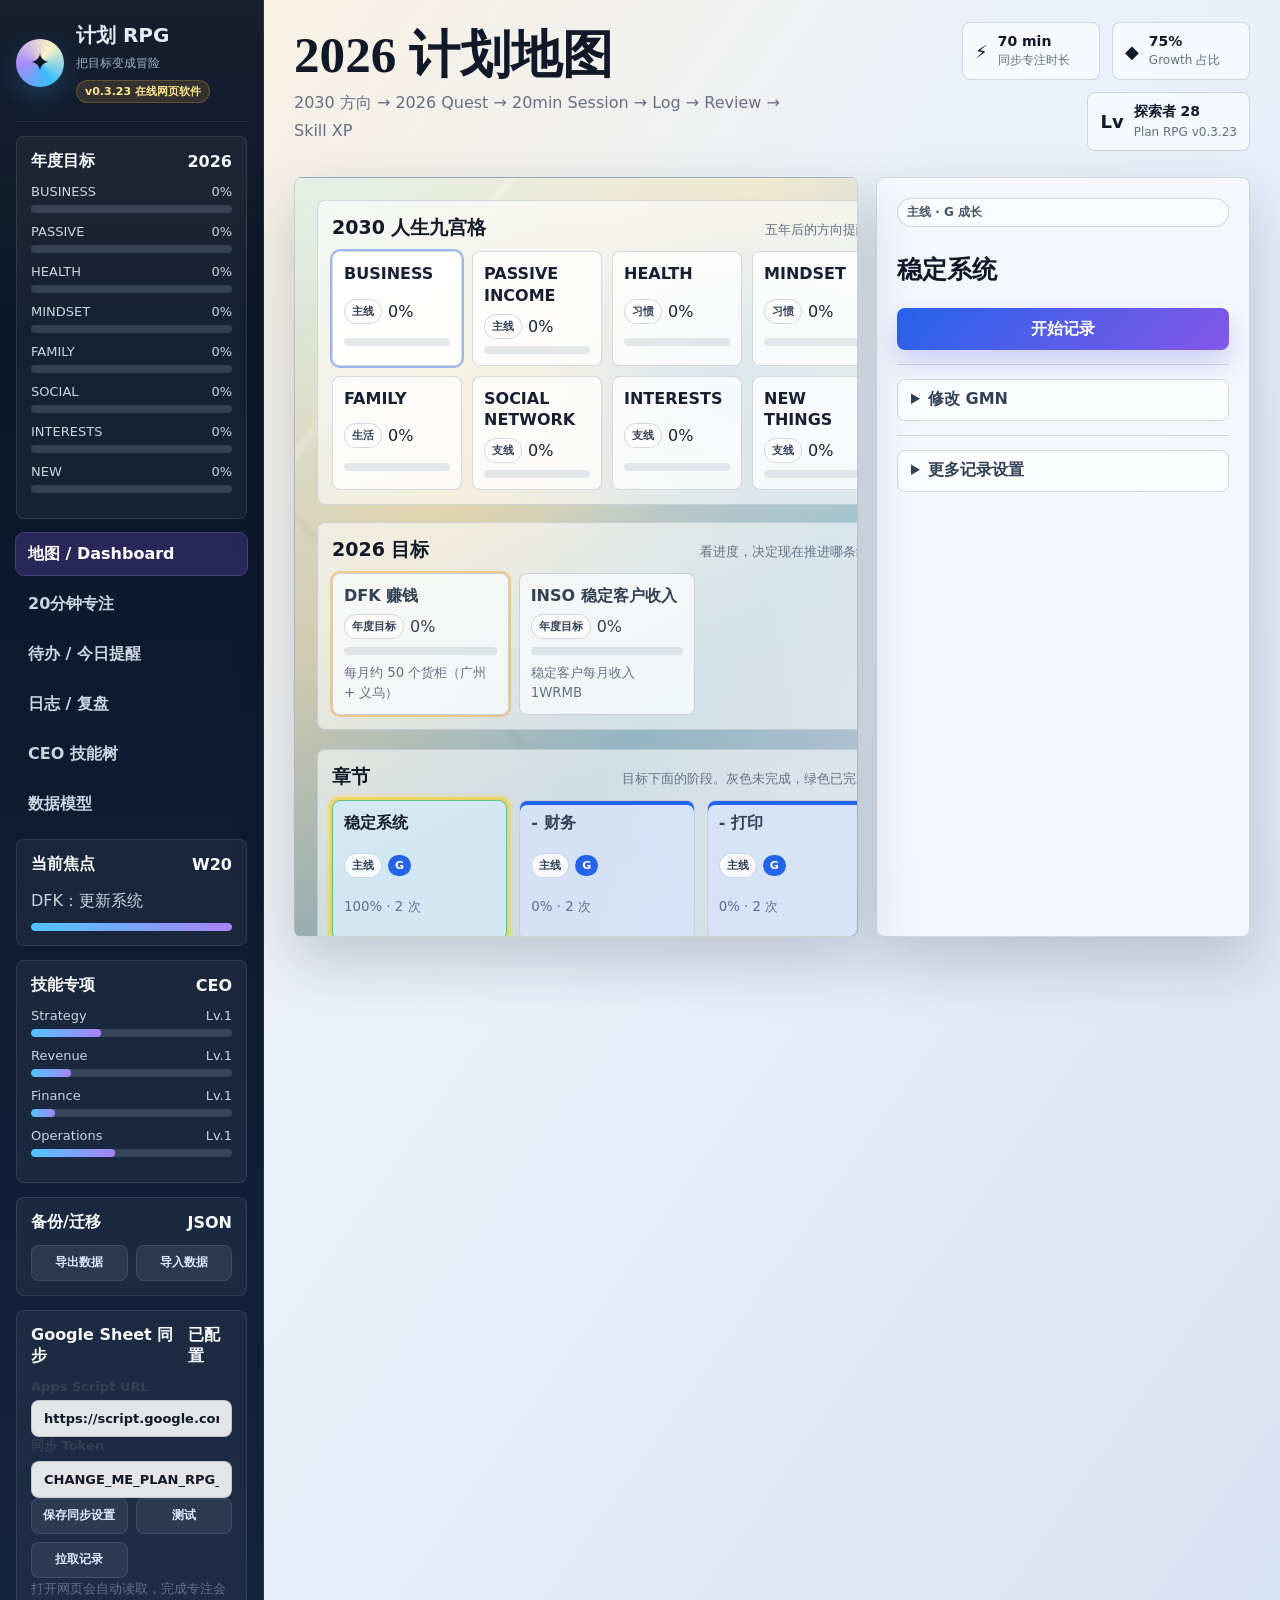
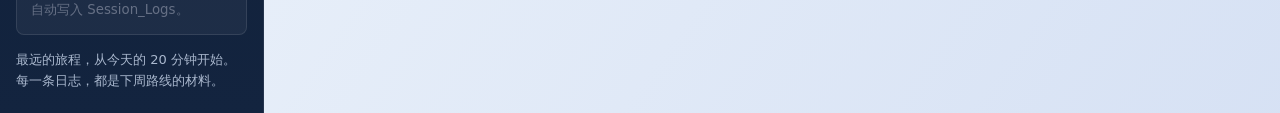
==== commit fe672b34: "refactor(p1): extract app-config.js, create src/ folder structure" ====
--- a/backup/index.before-refactor-20250515.html
+++ b/backup/index.before-refactor-20250515.html
@@ -3,7 +3,7 @@
 <head>
   <meta charset="utf-8" />
   <meta name="viewport" content="width=device-width, initial-scale=1" />
-  <title>Plan RPG v0.3.18 / 计划 RPG</title>
+  <title>Plan RPG v0.3.23 / 计划 RPG</title>
   <style>
     :root {
       --ink: #111827;
@@ -329,13 +329,12 @@
     }
     .node-meta { color: #475569; font-size: 12px; font-weight: 800; }
 
-    .world-map {
-      position: relative;
-      z-index: 1;
-      display: grid;
-      gap: 18px;
-      padding-bottom: 176px;
-    }
+    .world-map {
+      position: relative;
+      z-index: 1;
+      display: grid;
+      gap: 18px;
+    }
     .map-layer {
       border-radius: 8px;
       border: 1px solid rgba(148, 163, 184, .38);
@@ -523,22 +522,50 @@
       gap: 10px;
     }
 
-    .map-bottom {
-      position: absolute;
-      left: 26px;
-      right: 26px;
-      bottom: 22px;
-      display: grid;
-      grid-template-columns: 1fr 260px;
-      gap: 12px;
-    }
-    .progress-panel, .week-panel {
-      border-radius: 8px;
-      padding: 18px;
-      color: #e5e7eb;
-      background: rgba(13, 23, 40, .9);
-      box-shadow: 0 16px 35px rgba(15, 23, 42, .28);
-    }
+    .map-bottom {
+      position: relative;
+      z-index: 1;
+      display: grid;
+      grid-template-columns: 1fr 260px;
+      gap: 12px;
+      margin-top: 18px;
+    }
+    .progress-panel, .week-panel {
+      border-radius: 8px;
+      padding: 18px;
+      color: #e5e7eb;
+      background: rgba(13, 23, 40, .9);
+      box-shadow: 0 16px 35px rgba(15, 23, 42, .28);
+    }
+    #activeTimerPanel {
+      position: fixed;
+      right: 24px;
+      bottom: 24px;
+      width: min(320px, calc(100vw - 48px));
+      z-index: 80;
+      border: 1px solid rgba(147, 197, 253, .58);
+      background: rgba(15, 23, 42, .94);
+      backdrop-filter: blur(14px);
+    }
+    #activeTimerPanel b {
+      display: block;
+      margin-bottom: 8px;
+      color: #fff;
+      font-size: 17px;
+    }
+    #activeTimerPanel p {
+      margin: 7px 0;
+      color: #cbd5e1;
+    }
+    #activeTimerLeft {
+      color: #fef3c7;
+      font-weight: 1000;
+      font-variant-numeric: tabular-nums;
+    }
+    #returnFocusBtn {
+      width: 100%;
+      margin-top: 10px;
+    }
     .progress-panel strong { display: block; font-size: 34px; margin: 8px 0; }
     .milestones {
       display: grid;
@@ -853,7 +880,7 @@
         <div>
           <h1>计划 RPG</h1>
           <p>把目标变成冒险</p>
-          <span class="version">v0.3.18 本地网页软件</span>
+          <span class="version">v0.3.23 在线网页软件</span>
         </div>
       </div>
 
@@ -917,7 +944,7 @@
         <div class="stats">
           <div class="stat"><b>⚡</b><div><strong id="totalMinutes">0 min</strong><span>同步专注时长</span></div></div>
           <div class="stat"><b>◆</b><div><strong id="gRatio">0%</strong><span>Growth 占比</span></div></div>
-          <div class="stat"><b>Lv</b><div><strong>探索者 28</strong><span>Plan RPG v0.3.18</span></div></div>
+          <div class="stat"><b>Lv</b><div><strong>探索者 28</strong><span>Plan RPG v0.3.23</span></div></div>
         </div>
       </header>
 
@@ -1194,7 +1221,7 @@
   </div>
 
   <script>
-    const appVersion = "0.3.18";
+    const appVersion = "0.3.23";
     const seed = {
       version: appVersion,
       goals2030: [
@@ -1304,6 +1331,10 @@
     const storageKey = "plan-rpg-local-mvp-v2";
     const legacyKey = "plan-rpg-local-mvp-v1";
     const sheetSyncConfigKey = "plan-rpg-sheet-sync-config-v1";
+    const defaultSheetSyncConfig = {
+      url: "https://script.google.com/macros/s/AKfycby6PAN6jVJrL7Z9QGzIdr_aaeyE8kpTjjBtWQXQMvP621P_CyfrW5R-M0gNPQQt9PHU/exec",
+      token: "CHANGE_ME_PLAN_RPG_TOKEN"
+    };
     let data = loadData();
     let selectedCampaignId = "Q-001";
     let selectedQuestId = "Q-009";
@@ -1318,7 +1349,8 @@
     let timerEndsAt = 0;
     let running = false;
     let timerSessionActive = false;
-    let selectedPivotType = "renamed";
+    let pendingAfterSessionSave = null;
+    let selectedPivotType = "renamed";
 
     const $ = (id) => document.getElementById(id);
     const questById = (id) => data.quests.find(q => q.id === id);
@@ -1329,7 +1361,11 @@
     const escapeHtml = (value = "") => String(value).replace(/[&<>"']/g, ch => ({ "&": "&amp;", "<": "&lt;", ">": "&gt;", '"': "&quot;", "'": "&#39;" }[ch]));
     const goalLabel = (goal) => goal?.displayTitle || goal?.id || "";
     function sheetSyncConfig() {
-      return JSON.parse(localStorage.getItem(sheetSyncConfigKey) || "{}");
+      const saved = JSON.parse(localStorage.getItem(sheetSyncConfigKey) || "{}");
+      return {
+        url: saved.url || defaultSheetSyncConfig.url,
+        token: saved.token || defaultSheetSyncConfig.token
+      };
     }
     function saveSheetSyncConfig() {
       const config = {
@@ -1610,9 +1646,9 @@
       const value = Number($("durationInput")?.value || t?.minutes || 20);
       return Math.min(180, Math.max(1, Math.round(value)));
     }
-    function setTimerForTask(task, force = false) {
-      const minutes = Number(task?.minutes || 20);
-      if (!force && running) return;
+    function setTimerForTask(task, force = false) {
+      const minutes = Number(task?.minutes || 20);
+      if (!force && (running || timerSessionActive)) return;
       if (force || timerTaskId !== task.id) {
         timerTaskId = task.id;
         timerSessionActive = false;
@@ -1766,85 +1802,84 @@
         </button>
       `;
     }
-    function renderDetail() {
-      const q = questById(selectedQuestId);
-      const tasks = tasksForQuest(q.id);
-      const selectedTask = taskById(selectedTaskId) || tasks[0];
-      const taskLogs = selectedTask ? data.logs.filter(l => [selectedTask.id, selectedTask.generated_task_id].includes(l.taskId) || [selectedTask.id, selectedTask.generated_task_id].includes(l.actual_task_id)) : [];
-      const taskType = questTypeForTask(selectedTask);
-      $("questDetail").innerHTML = `
-        <div class="simple-detail">
+    function renderDetail() {
+      const q = questById(selectedQuestId);
+      const tasks = tasksForQuest(q.id);
+      const selectedTask = taskById(selectedTaskId) || tasks[0];
+      const taskLogs = selectedTask ? data.logs.filter(l => [selectedTask.id, selectedTask.generated_task_id].includes(l.taskId) || [selectedTask.id, selectedTask.generated_task_id].includes(l.actual_task_id)) : [];
+      const taskType = questTypeForTask(selectedTask);
+      $("questDetail").innerHTML = `
+        <div class="simple-detail">
           <span class="pill">${typeBadge(taskType)} · ${gmnText(selectedTask?.gmn || q.gmn)}</span>
           <h3>${escapeHtml(q.name)}</h3>
-          <p>${escapeHtml(q.description)}</p>
-          <div class="custom-task-box">
-            <h4>修改章节 GMN</h4>
+          <button class="primary full" id="detailStart">开始记录</button>
+          <details class="custom-task-box">
+            <summary class="secondary full">修改 GMN</summary>
             <div class="form-grid">
-              <label>这个章节属于
+              <label>章节属于
                 <select id="detailQuestGmn">
                   <option value="G" ${q.gmn === "G" ? "selected" : ""}>G 成长</option>
                   <option value="M" ${q.gmn === "M" ? "selected" : ""}>M 维护</option>
                   <option value="N" ${q.gmn === "N" ? "selected" : ""}>N 噪音</option>
                 </select>
               </label>
-            </div>
-            <button class="secondary full" id="saveQuestGmnBtn">保存章节判断</button>
-          </div>
-          ${selectedTask ? `
-          <div class="custom-task-box">
-            <h4>修改当前任务 GMN</h4>
-            <div class="form-grid">
-              <label>这个任务属于
+              ${selectedTask ? `
+              <label>当前任务属于
                 <select id="detailTaskGmn">
                   <option value="G" ${selectedTask.gmn === "G" ? "selected" : ""}>G 成长</option>
                   <option value="M" ${selectedTask.gmn === "M" ? "selected" : ""}>M 维护</option>
                   <option value="N" ${selectedTask.gmn === "N" ? "selected" : ""}>N 噪音</option>
                 </select>
               </label>
+              ` : ""}
             </div>
-            <button class="secondary full" id="saveTaskGmnBtn">保存这个判断</button>
-          </div>
-          ` : ""}
-          <div class="progress-number"><span>完成情况</span><span>${tasks.filter(t => computedTaskProgress(t) >= 100).length}/${tasks.length}</span></div>
-          <div class="bar"><div class="fill" style="--value:${computedQuestProgress(q)}%"></div></div>
-          ${valueProgress(q) !== null ? `
-          <div class="custom-task-box">
-            <h4>更新目标进度</h4>
-            <div class="form-grid">
-              <label>当前值<input id="metricCurrent" type="number" step="0.01" value="${Number(q.currentValue || 0)}" /></label>
-              <label>目标值<input id="metricTarget" type="number" step="0.01" value="${Number(q.targetValue || 0)}" /></label>
-            </div>
-            <small>单位：${escapeHtml(q.unit || "")}。保存后进度会按 当前值 / 目标值 自动计算。</small>
-            <button class="secondary full" id="saveMetricBtn">保存进度</button>
-          </div>
-          ` : ""}
-          <h4>预设任务</h4>
-          <div class="task-list">
-          ${tasks.map(t => `
-            <button class="task-card ${t.id === selectedTaskId ? "selected" : ""} ${computedTaskProgress(t) >= 100 ? "done" : "todo"}" data-task="${t.id}">
-              <div class="task-head"><span>${escapeHtml(t.current_title || t.name)}</span><span class="pill">${computedTaskProgress(t) >= 100 ? "已完成" : "未完成"}</span></div>
-              <small>${gmnText(t.gmn)} · ${t.minutes || 20} 分钟</small>
-            </button>
-          `).join("")}
-          </div>
-          <button class="primary full" id="detailStart">开始记录：${escapeHtml(selectedTask?.current_title || selectedTask?.name || "当前任务")}</button>
-          <div class="custom-task-box">
-            <h4>自己写一个任务</h4>
-            <label>任务标题<input id="quickTaskTitle" placeholder="例如：更新 DFK 系统" /></label>
-            <label>记录重点<textarea id="quickTaskNote" placeholder="这次 20 分钟主要做什么？"></textarea></label>
-            <div class="form-grid">
-              <label>时间<input id="quickTaskMinutes" type="number" min="1" max="180" value="20" /></label>
-              <label>类型<select id="quickTaskGmn"><option value="G">G 成长</option><option value="M">M 维护</option><option value="N">N 噪音</option></select></label>
-            </div>
-            <button class="secondary full" id="quickTaskStart">加入并开始记录</button>
-          </div>
-          <h4>最近记录</h4>
-          <div class="route">
-            ${taskLogs.length ? taskLogs.slice(0, 3).map(log => `<div class="route-item"><b>${escapeHtml(log.date)} · ${log.minutes} 分钟 · ${gmnText(log.gmn)}</b><br><small>${escapeHtml(log.whatDone || "已记录")}</small></div>`).join("") : `<div class="route-item"><small>还没有记录，开始一次就会出现在这里。</small></div>`}
-          </div>
-          ${selectedTask?.is_random_event ? `<div class="route-item"><b>突发任务归类</b><div class="actions"><button class="secondary" data-classify-random="main">主线</button><button class="secondary" data-classify-random="side">支线</button><button class="secondary" data-classify-random="maintenance">维护</button><button class="secondary" data-classify-random="noise">噪音</button></div></div>` : ""}
-        </div>
-      `;
+            <div class="actions">
+              <button class="secondary" id="saveQuestGmnBtn">保存章节判断</button>
+              ${selectedTask ? `<button class="secondary" id="saveTaskGmnBtn">保存任务判断</button>` : ""}
+            </div>
+          </details>
+          <details class="custom-task-box">
+            <summary class="secondary full">更多记录设置</summary>
+            <div class="progress-number"><span>完成情况</span><span>${tasks.filter(t => computedTaskProgress(t) >= 100).length}/${tasks.length}</span></div>
+            <div class="bar"><div class="fill" style="--value:${computedQuestProgress(q)}%"></div></div>
+            ${valueProgress(q) !== null ? `
+            <div class="custom-task-box">
+              <h4>更新目标进度</h4>
+              <div class="form-grid">
+                <label>当前值<input id="metricCurrent" type="number" step="0.01" value="${Number(q.currentValue || 0)}" /></label>
+                <label>目标值<input id="metricTarget" type="number" step="0.01" value="${Number(q.targetValue || 0)}" /></label>
+              </div>
+              <small>单位：${escapeHtml(q.unit || "")}。</small>
+              <button class="secondary full" id="saveMetricBtn">保存进度</button>
+            </div>
+            ` : ""}
+            <h4>预设任务</h4>
+            <div class="task-list">
+            ${tasks.map(t => `
+              <button class="task-card ${t.id === selectedTaskId ? "selected" : ""} ${computedTaskProgress(t) >= 100 ? "done" : "todo"}" data-task="${t.id}">
+                <div class="task-head"><span>${escapeHtml(t.current_title || t.name)}</span><span class="pill">${computedTaskProgress(t) >= 100 ? "已完成" : "未完成"}</span></div>
+                <small>${gmnText(t.gmn)} · ${t.minutes || 20} 分钟</small>
+              </button>
+            `).join("")}
+            </div>
+            <div class="custom-task-box">
+              <h4>自己写一个任务</h4>
+              <label>任务标题<input id="quickTaskTitle" placeholder="例如：更新 DFK 系统" /></label>
+              <label>记录重点<textarea id="quickTaskNote" placeholder="这次 20 分钟主要做什么？"></textarea></label>
+              <div class="form-grid">
+                <label>时间<input id="quickTaskMinutes" type="number" min="1" max="180" value="20" /></label>
+                <label>类型<select id="quickTaskGmn"><option value="G">G 成长</option><option value="M">M 维护</option><option value="N">N 噪音</option></select></label>
+              </div>
+              <button class="secondary full" id="quickTaskStart">加入并开始记录</button>
+            </div>
+            <h4>最近记录</h4>
+            <div class="route">
+              ${taskLogs.length ? taskLogs.slice(0, 3).map(log => `<div class="route-item"><b>${escapeHtml(log.date)} · ${log.minutes} 分钟 · ${gmnText(log.gmn)}</b><br><small>${escapeHtml(log.whatDone || "已记录")}</small></div>`).join("") : `<div class="route-item"><small>还没有记录。</small></div>`}
+            </div>
+            ${selectedTask?.is_random_event ? `<div class="route-item"><b>突发任务归类</b><div class="actions"><button class="secondary" data-classify-random="main">主线</button><button class="secondary" data-classify-random="side">支线</button><button class="secondary" data-classify-random="maintenance">维护</button><button class="secondary" data-classify-random="noise">噪音</button></div></div>` : ""}
+          </details>
+        </div>
+      `;
       document.querySelectorAll(".task-card").forEach(btn => {
         btn.addEventListener("click", () => {
           selectedTaskId = btn.dataset.task;
@@ -1856,12 +1891,99 @@
       if ($("saveMetricBtn")) $("saveMetricBtn").onclick = () => updateQuestMetric(q.id);
       if ($("saveQuestGmnBtn")) $("saveQuestGmnBtn").onclick = () => updateQuestGmn(q.id, $("detailQuestGmn").value);
       if ($("saveTaskGmnBtn")) $("saveTaskGmnBtn").onclick = () => updateTaskGmn(selectedTask.id, $("detailTaskGmn").value);
-      $("detailStart").addEventListener("click", () => showScreen("focus"));
-      $("quickTaskStart").addEventListener("click", createQuickTask);
-      document.querySelectorAll("[data-classify-random]").forEach(btn => btn.onclick = () => classifyRandomEvent(selectedTask.id, btn.dataset.classifyRandom));
-    }
-    function renderFocus() {
-      $("taskSelect").innerHTML = data.tasks.map(t => {
+      $("detailStart").addEventListener("click", startDefaultRecordFromDetail);
+      if ($("quickTaskStart")) $("quickTaskStart").addEventListener("click", createQuickTask);
+      document.querySelectorAll("[data-classify-random]").forEach(btn => btn.onclick = () => classifyRandomEvent(selectedTask.id, btn.dataset.classifyRandom));
+    }
+    function startDefaultRecordFromDetail() {
+      const tasks = tasksForQuest(selectedQuestId);
+      const current = taskById(selectedTaskId);
+      const task = current && current.questId === selectedQuestId ? current : tasks[0];
+      if (!task) return;
+      if (!confirmStartNewSession(task.id)) return;
+      selectedTaskId = task.id;
+      setTimerForTask({ ...task, minutes: 20 }, true);
+      showScreen("focus");
+      if ($("durationInput")) $("durationInput").value = "20";
+      seconds = 20 * 60;
+      renderTimer();
+      if (!running) toggleTimer();
+    }
+    function confirmStartNewSession(nextTaskId) {
+      if (!timerSessionActive || !timerTaskId) return true;
+      if (timerTaskId === nextTaskId) {
+        showScreen("focus");
+        return false;
+      }
+      const current = taskById(timerTaskId);
+      const next = taskById(nextTaskId);
+      const choice = prompt(
+        `已有一个进行中的记录：${current?.current_title || current?.name || "当前任务"}\n\n输入 1：回到之前的计时\n输入 2：先结束之前的记录，再开始「${next?.current_title || next?.name || "新任务"}」\n输入 3：放弃之前的计时，开始新记录`,
+        "1"
+      );
+      if (choice === "1" || choice === null || choice === "") {
+        selectedTaskId = timerTaskId;
+        const task = taskById(timerTaskId);
+        if (task) {
+          selectedQuestId = task.questId;
+          syncGoalForQuest(selectedQuestId);
+        }
+        showScreen("focus");
+        return false;
+      }
+      if (choice === "2") {
+        pendingAfterSessionSave = nextTaskId;
+        selectedTaskId = timerTaskId;
+        const task = taskById(timerTaskId);
+        if (task) {
+          selectedQuestId = task.questId;
+          syncGoalForQuest(selectedQuestId);
+        }
+        showScreen("focus");
+        alert("请先补充当前记录，然后点击「完成并结算」。结算后会自动开始新记录。");
+        return false;
+      }
+      if (choice === "3") {
+        abandonActiveSession();
+        return true;
+      }
+      return false;
+    }
+    function abandonActiveSession() {
+      running = false;
+      timerSessionActive = false;
+      clearInterval(timer);
+      timer = null;
+      timerEndsAt = 0;
+      seconds = 20 * 60;
+      renderTimer();
+    }
+    function continuePendingSessionIfNeeded() {
+      if (!pendingAfterSessionSave) return;
+      const nextTaskId = pendingAfterSessionSave;
+      pendingAfterSessionSave = null;
+      const task = taskById(nextTaskId);
+      if (!task) return;
+      selectedTaskId = task.id;
+      selectedQuestId = task.questId;
+      syncGoalForQuest(selectedQuestId);
+      setTimerForTask({ ...task, minutes: 20 }, true);
+      showScreen("focus");
+      if ($("durationInput")) $("durationInput").value = "20";
+      seconds = 20 * 60;
+      renderTimer();
+      if (!running) toggleTimer();
+    }
+    function renderFocus() {
+      if (timerSessionActive && timerTaskId) {
+        const activeTask = taskById(timerTaskId);
+        if (activeTask) {
+          selectedTaskId = activeTask.id;
+          selectedQuestId = activeTask.questId;
+          syncGoalForQuest(selectedQuestId);
+        }
+      }
+      $("taskSelect").innerHTML = data.tasks.map(t => {
         const q = questById(t.questId);
         return `<option value="${t.id}" ${t.id === selectedTaskId ? "selected" : ""}>${escapeHtml(q.name)} · ${escapeHtml(t.current_title || t.name)} · ${gmnText(t.gmn)}</option>`;
       }).join("");
@@ -1892,15 +2014,17 @@
           ${t.is_random_event ? `<div class="reward"><span>突发</span><b>${typeBadge(t.quest_type)}</b></div>` : ""}
         </div>
       `;
-      $("taskSelect").onchange = (e) => {
-        selectedTaskId = e.target.value;
+      $("taskSelect").onchange = (e) => {
+        const nextTaskId = e.target.value;
+        if (!confirmStartNewSession(nextTaskId)) {
+          $("taskSelect").value = selectedTaskId;
+          return;
+        }
+        selectedTaskId = nextTaskId;
         selectedQuestId = taskById(selectedTaskId).questId;
         syncGoalForQuest(selectedQuestId);
-        running = false;
-        timerSessionActive = false;
-        clearInterval(timer);
-        renderAll();
-      };
+        renderAll();
+      };
       renderTimer();
     }
     function renderRecordBoardMode(task) {
@@ -2150,6 +2274,7 @@
       renderAll();
       renderSessionResult(log);
       syncSessionLogToSheet(log);
+      continuePendingSessionIfNeeded();
     }
     function applySkillXp(events) {
       events.forEach(event => {
